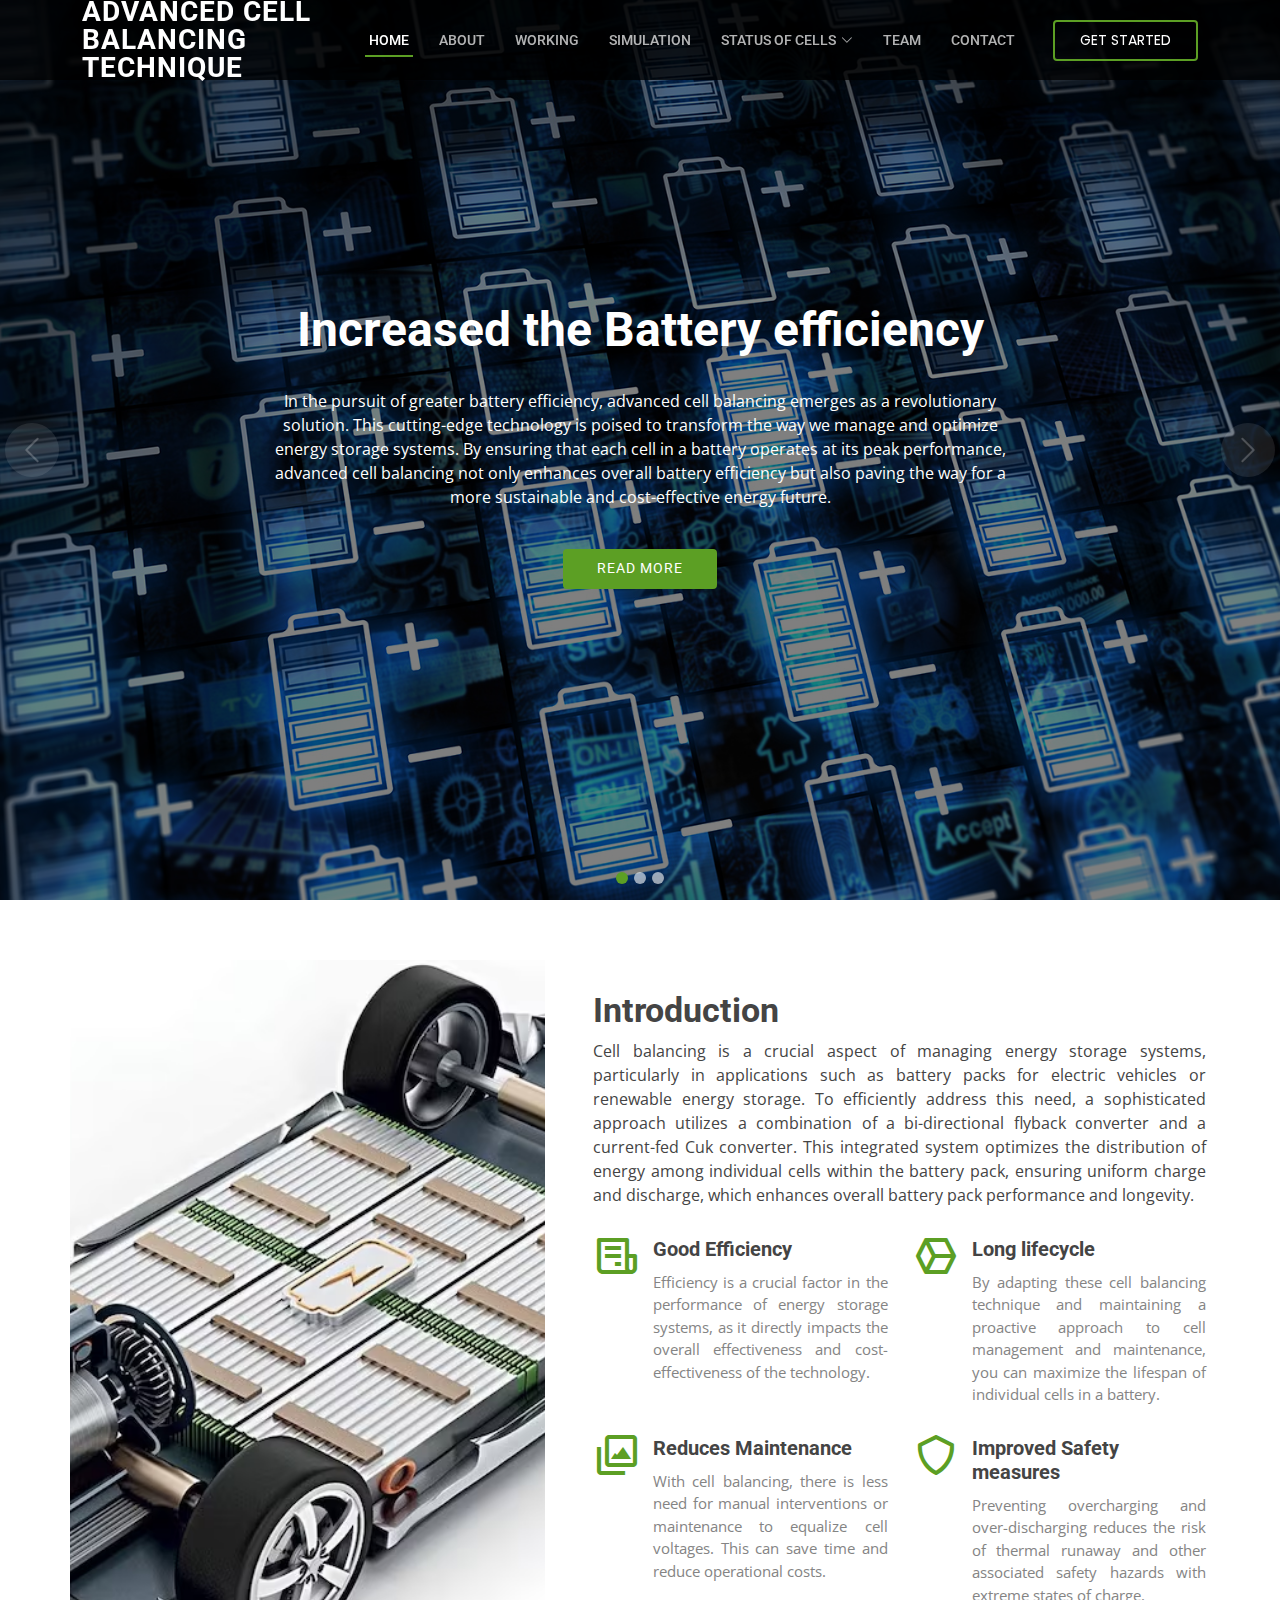
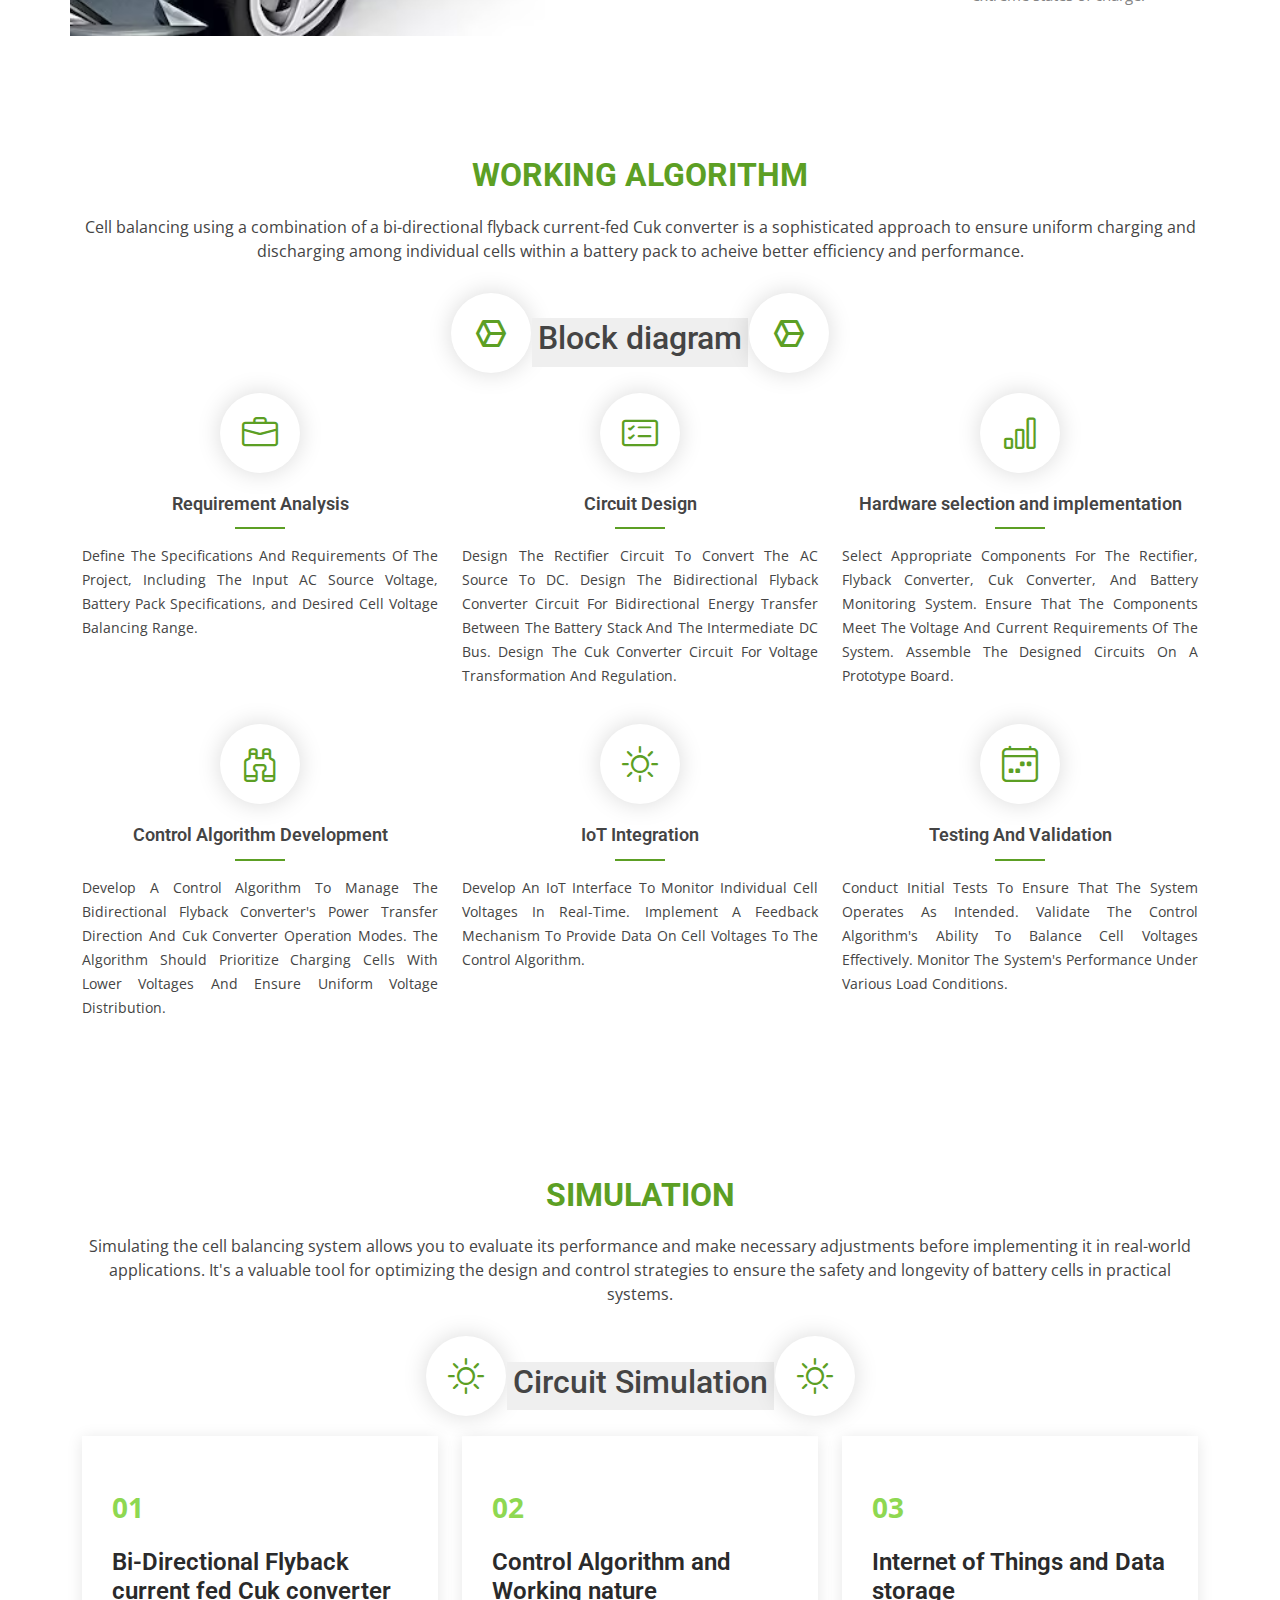
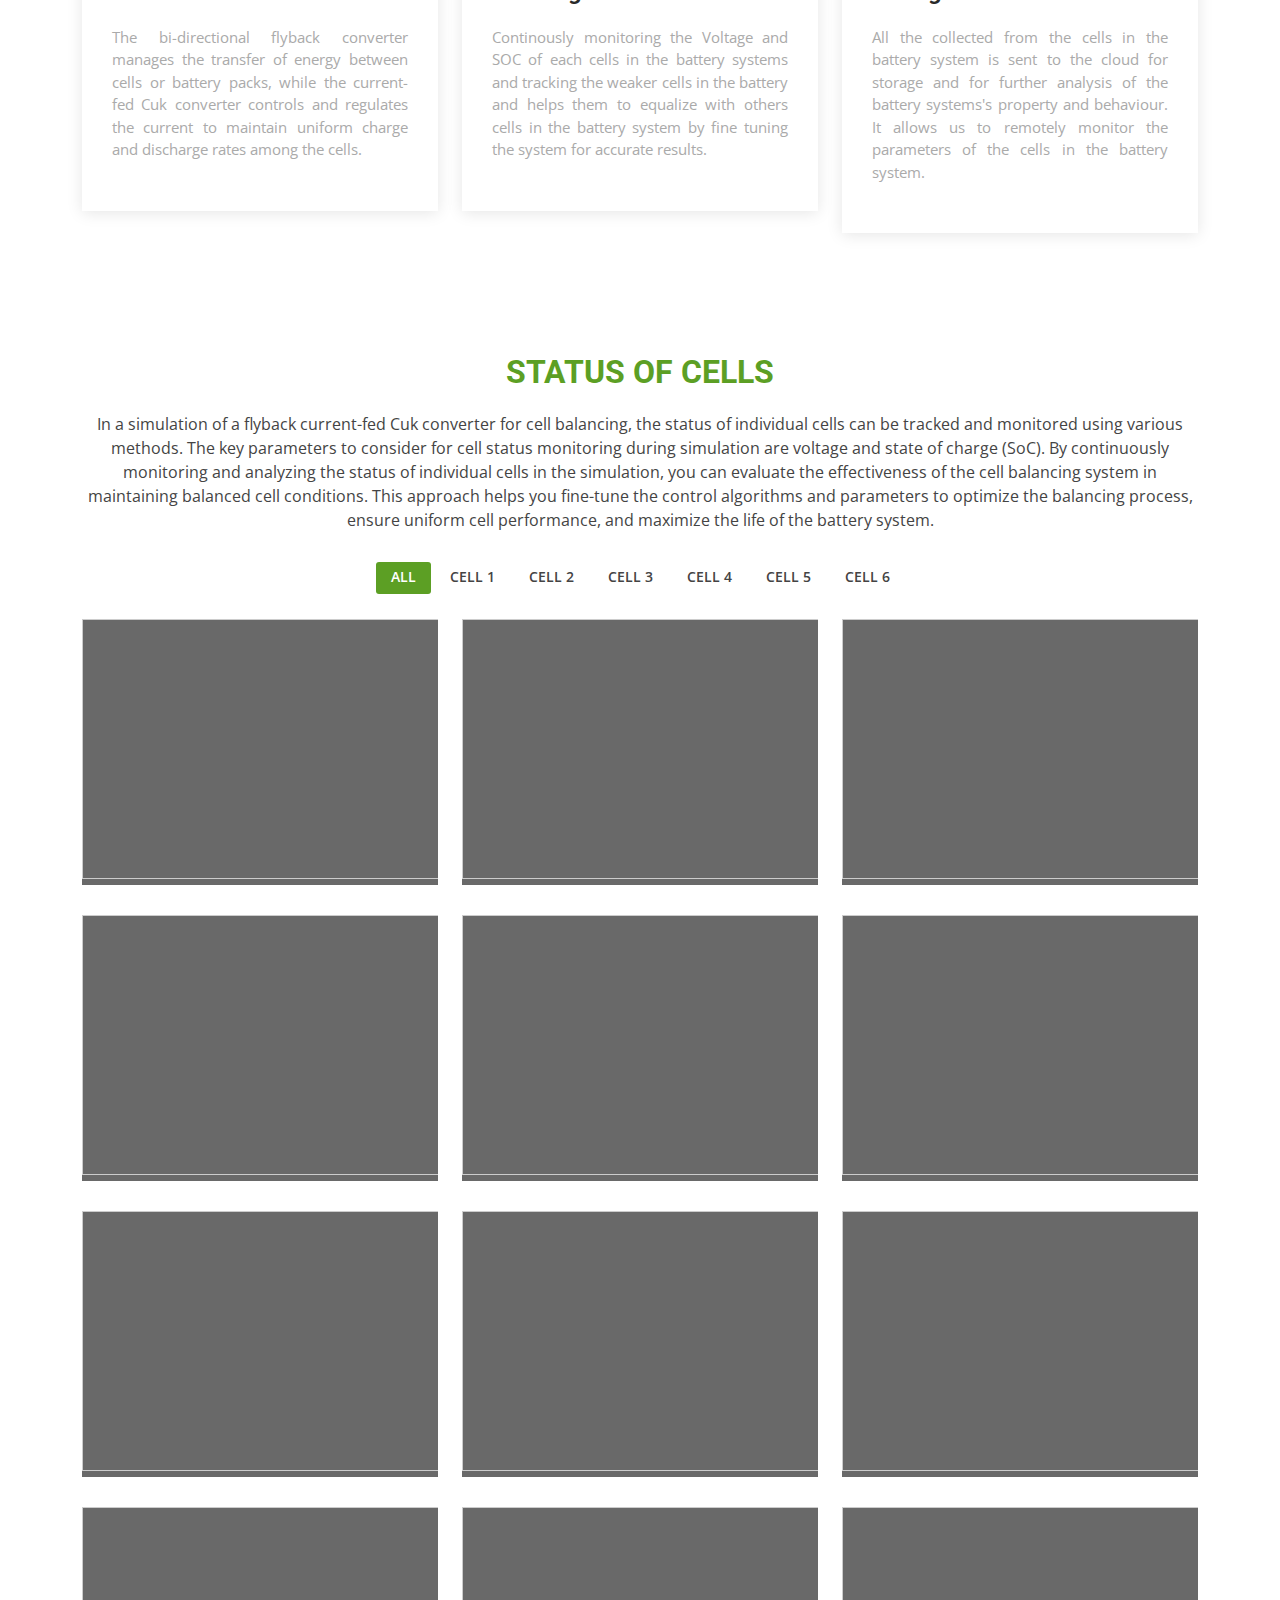
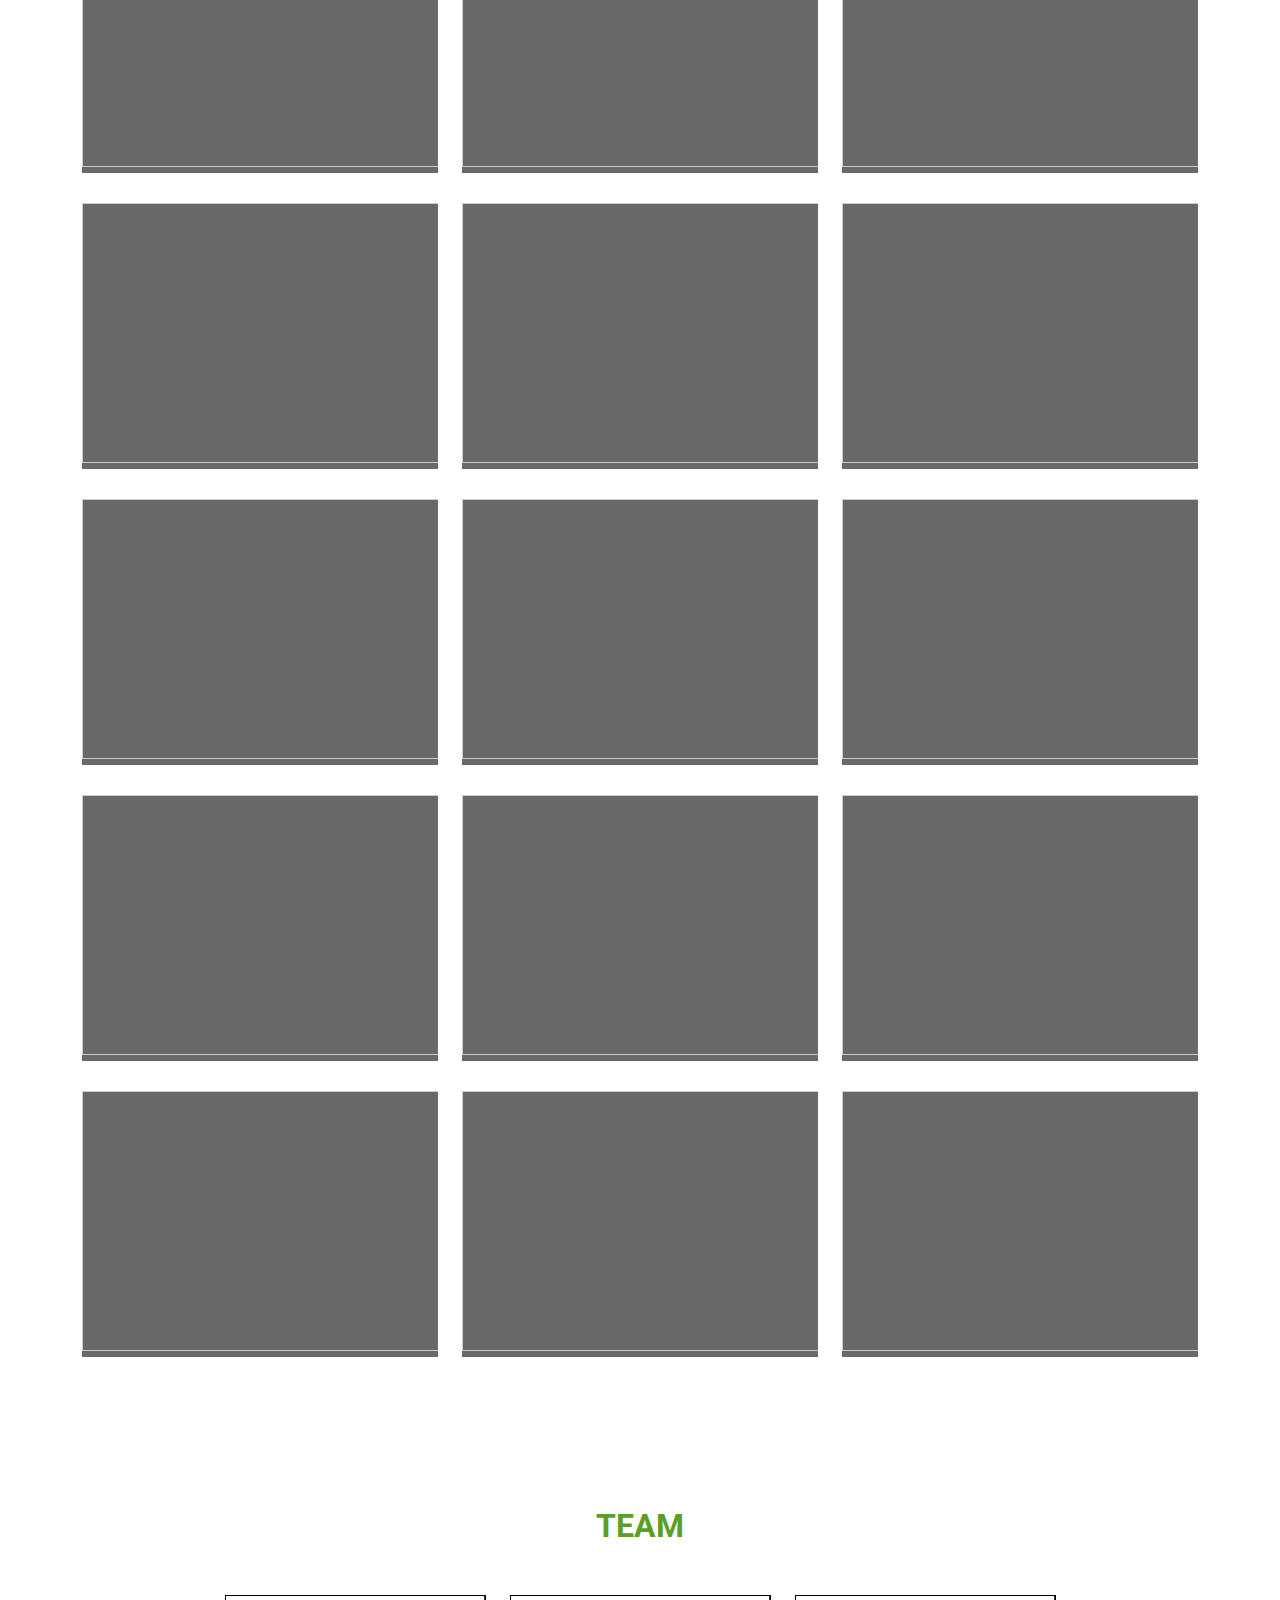
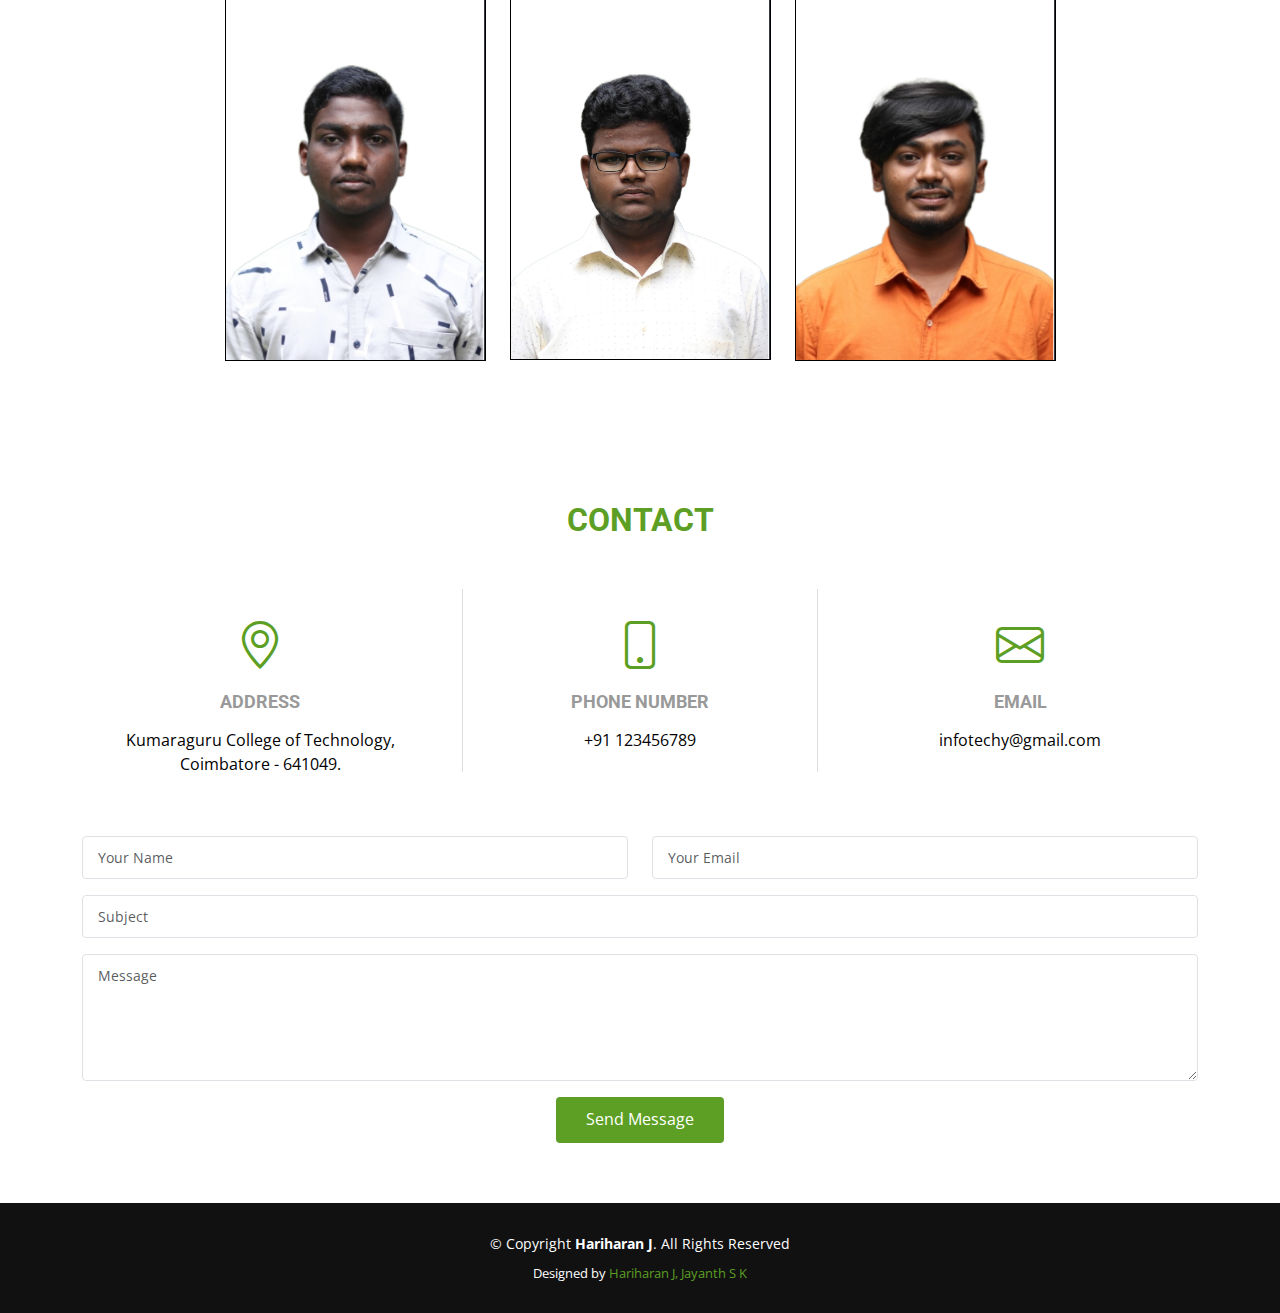
==== index.html @ 2a2c3ed4 "First commit" ====
<!DOCTYPE html>
<html lang="en">

<head>
  <meta charset="utf-8">
  <meta content="width=device-width, initial-scale=1.0" name="viewport">

  <title>Revolutionizing Cell balancing Technique for EV</title>
  <meta content="" name="description">
  <meta content="" name="keywords">

  <!-- Favicons -->
  <link href="assets/img/favicon.jpg" rel="icon">
  <link href="assets/img/favicon.jpg" rel="apple-touch-icon">

  <!-- Google Fonts -->
  <link href="https://fonts.googleapis.com/css?family=Open+Sans:300,300i,400,400i,600,600i,700,700i|Roboto:300,300i,400,400i,500,500i,600,600i,700,700i|Poppins:300,300i,400,400i,500,500i,600,600i,700,700i" rel="stylesheet">

  <!-- Vendor CSS Files -->
  <link href="assets/vendor/animate.css/animate.min.css" rel="stylesheet">
  <link href="assets/vendor/bootstrap/css/bootstrap.min.css" rel="stylesheet">
  <link href="assets/vendor/bootstrap-icons/bootstrap-icons.css" rel="stylesheet">
  <link href="assets/vendor/boxicons/css/boxicons.min.css" rel="stylesheet">
  <link href="assets/vendor/glightbox/css/glightbox.min.css" rel="stylesheet">
  <link href="assets/vendor/swiper/swiper-bundle.min.css" rel="stylesheet">

  <!-- Template Main CSS File -->
  <link href="assets/css/style.css" rel="stylesheet">
</head>

<body>

  <!-- ======= Header ======= -->
  <header id="header" class="fixed-top d-flex align-items-center">
    <div class="container d-flex align-items-center justify-content-between">

      <h1 class="logo"><a href="index.html">Advanced Cell Balancing Technique</a></h1>
      <!-- Uncomment below if you prefer to use an image logo -->
      <!-- <a href="index.html" class="logo"><img src="assets/img/logo.png" alt="" class="img-fluid"></a>-->

      <nav id="navbar" class="navbar">
        <ul>
          <li><a class="nav-link scrollto active" href="#hero">Home</a></li>
          <li><a class="nav-link scrollto" href="#about">About</a></li>
          <li><a class="nav-link scrollto" href="#services">Working</a></li>
          <li><a class="nav-link scrollto " href="#why-us">Simulation</a></li>
          <li class="dropdown"><a href="#portfolio"><span>Status of Cells</span> <i class="bi bi-chevron-down"></i></a>
            <ul>
              <li class="dropdown"><a href="#portfolio"><span>Status of each Cells</span></a>
              </li>
              <li class="dropdown"><a href="#portfolio"><span>Status of Cells</span> <i class="bi bi-chevron-down"></i></a>
                <ul>
              <li><a href="voltage-of-all-cells.html" target="_blank">voltage status of all cells</a></li>
              <li><a href="SOC-of-all-cells.html" target="_blank">SOC status of all cells</a></li>
              <li><a href="Temperature-of-all-cells.html" target="_blank">Temp status of all cells</a></li>
              <li><a href="SOH-of-all-cells.html" target="_blank">SOH status of all cells</a></li>
              </ul>  
            </li>  
            </ul>
            <li><a class="nav-link scrollto" href="#team">Team</a></li>
            <!--<li><a href="blog.html">Uses</a></li>  -->
          </li>
          <li><a class="nav-link scrollto" href="#contact">Contact</a></li>
          <li><a class="getstarted scrollto" href="#about">Get Started</a></li>
        </ul>
        <i class="bi bi-list mobile-nav-toggle"></i>
      </nav><!-- .navbar -->

    </div>
  </header><!-- End Header -->

  <!-- ======= Hero Section ======= -->
  <section id="hero">
    <div class="hero-container">
      <div id="heroCarousel" data-bs-interval="5000" class="carousel slide carousel-fade" data-bs-ride="carousel">

        <ol class="carousel-indicators" id="hero-carousel-indicators"></ol>

        <div class="carousel-inner" role="listbox">

          <!-- Slide 1 -->
          <div class="carousel-item active" style="background-image: url(assets/img/slide/slide-1.jpg);">
            <div class="carousel-container">
              <div class="carousel-content">
                <h2 class="animate__animated animate__fadeInDown">Increased the Battery efficiency</h2>
                <p class="animate__animated animate__fadeInUp">In the pursuit of greater battery efficiency, advanced cell balancing emerges as a revolutionary solution. This cutting-edge technology is poised to transform the way we manage and optimize energy storage systems. By ensuring that each cell in a battery operates at its peak performance, advanced cell balancing not only enhances overall battery efficiency but also paving the way for a more sustainable and cost-effective energy future.</p>
                <div>
                  <a href="https://www.silicon-mobility.com/increasing-the-range-of-ev-with-the-same-battery-part-i-the-efficiency/" target="_blank" class="btn-get-started animate__animated animate__fadeInUp scrollto">Read More</a>
                </div>
              </div>
            </div>
          </div>

          <!-- Slide 2 -->
          <div class="carousel-item" style="background-image: url(assets/img/slide/slide-2.jpg);">
            <div class="carousel-container">
              <div class="carousel-content">
                <h2 class="animate__animated animate__fadeInDown">Long life cycle of Cells</h2>
                <p class="animate__animated animate__fadeInUp">Prolonging the life of batteries and energy storage systems is a critical endeavor, and advanced cell balancing plays a pivotal role in achieving this goal. By meticulously managing and equalizing the charge and discharge processes of individual cells within a battery pack, advanced cell balancing ensures that each cell operates within its optimal range. This not only prevents overcharging and undercharging, which can lead to degradation and reduced lifespan, but also mitigates issues like thermal runaway and voltage imbalance.</p>
                <div>
                  <a href="https://dragonflyenergy.com/battery-life-cycle/" target="_blank" class="btn-get-started animate__animated animate__fadeInUp scrollto">Read More</a>
                </div>
              </div>
            </div>
          </div>

          <!-- Slide 3 -->
          <div class="carousel-item" style="background-image: url(assets/img/slide/slide-3.jpg);">
            <div class="carousel-container">
              <div class="carousel-content">
                <h2 class="animate__animated animate__fadeInDown">Improved Safety Measures</h2>
                <p class="animate__animated animate__fadeInUp">Implementing enhanced safety measures for cells in battery systems is paramount, particularly in applications where the risk of thermal runaway, fires, or other safety hazards is a concern. These measures not only protect users and property but also safeguard the integrity of the battery itself. To achieve greater safety, it's crucial to incorporate features such as advanced thermal management systems that monitor and control temperature, robust overcurrent and overvoltage protection, and state-of-the-art battery management systems.</p>
                <div>
                  <a href="https://medium.com/batterybits/electric-vehicles-the-perilous-state-of-battery-safety-4efa85bc6b4" target="_blank" class="btn-get-started animate__animated animate__fadeInUp scrollto">Read More</a>
                </div>
              </div>
            </div>
          </div>

        </div>

        <a class="carousel-control-prev" href="#heroCarousel" role="button" data-bs-slide="prev">
          <span class="carousel-control-prev-icon bi bi-chevron-left" aria-hidden="true"></span>
        </a>

        <a class="carousel-control-next" href="#heroCarousel" role="button" data-bs-slide="next">
          <span class="carousel-control-next-icon bi bi-chevron-right" aria-hidden="true"></span>
        </a>

      </div>
    </div>
  </section><!-- End Hero -->

  <main id="main">

    <!-- ======= About Section ======= -->
    <section id="about" class="about">
      <div class="container">

        <div class="row no-gutters">
          <div class="image col-xl-5 d-flex align-items-stretch justify-content-center justify-content-lg-start"></div>
          <div class="col-xl-7 ps-0 ps-lg-5 pe-lg-1 d-flex align-items-stretch">
            <div class="content d-flex flex-column justify-content-center">
              <h3>Introduction</h3>
              <p id="intro">
                Cell balancing is a crucial aspect of managing energy storage systems, particularly in applications such as battery packs for electric vehicles or renewable energy storage. To efficiently address this need, a sophisticated approach utilizes a combination of a bi-directional flyback converter and a current-fed Cuk converter. This integrated system optimizes the distribution of energy among individual cells within the battery pack, ensuring uniform charge and discharge, which enhances overall battery pack performance and longevity.
              </p>
              <div class="row">
                <div class="col-md-6 icon-box">
                  <i class="bx bx-receipt"></i>
                  <h4>Good Efficiency</h4>
                  <p id="intro">Efficiency is a crucial factor in the performance of energy storage systems, as it directly impacts the overall effectiveness and cost-effectiveness of the technology.</p>
                </div>
                <div class="col-md-6 icon-box">
                  <i class="bx bx-cube-alt"></i>
                  <h4>Long lifecycle</h4>
                  <p id="intro">By adapting these cell balancing technique and maintaining a proactive approach to cell management and maintenance, you can maximize the lifespan of individual cells in a battery.</p>
                </div>
                <div class="col-md-6 icon-box">
                  <i class="bx bx-images"></i>
                  <h4>Reduces Maintenance</h4>
                  <p id="intro">With cell balancing, there is less need for manual interventions or maintenance to equalize cell voltages. This can save time and reduce operational costs.</p>
                </div>
                <div class="col-md-6 icon-box">
                  <i class="bx bx-shield"></i>
                  <h4>Improved Safety measures</h4>
                  <p id="intro">Preventing overcharging and over-discharging reduces the risk of thermal runaway and other associated safety hazards with extreme states of charge.</p>
                </div>
              </div>
            </div><!-- End .content-->
          </div>
        </div>

      </div>
    </section><!-- End About Section -->

    <!-- ======= Services Section ======= -->
    <section id="services" class="services">
      <div class="container">

        <div class="section-title">
          <h2>Working Algorithm</h2>
          <p>Cell balancing using a combination of a bi-directional flyback current-fed Cuk converter is a sophisticated approach to ensure uniform charging and discharging among individual cells within a battery pack to acheive better efficiency and performance.</p>
        </div>
        <div id="block">
          <table>
            <th class="icon"><i class="bx bx-cube-alt"></i></th>
            <th><button id="block_text" class="bl-button" data-toggle="modal" data-target="#exampleModal"><h2>Block diagram</h2></button></th>
            <th class="icon"><i class="bx bx-cube-alt"></i></th>  
        </table>
        </div>

        <div class="modal fade"
         id="exampleModal"
         tabindex="-1"
         role="dialog"
         aria-labelledby="exampleModalLabel"
         aria-hidden="true">
        <div class="modal-dialog" role="document">
            <div class="modal-content">
 
                <!-- Add image inside the body of modal -->
                <div class="modal-body">
                  <h2 class="blo">Block Diagram</h2>
                    <img id="imag"
                         src=
                         "assets\img\block diagram\block diagram.png"
                         alt="Click on button" />
                </div>
                <div class="modal-footer">
                    <button type="button"
                            class="btn btn-secondary"
                            data-dismiss="modal">
                        Close
                    </button>
                </div>
            </div>
        </div>
    </div>

    <script src="https://code.jquery.com/jquery-3.2.1.slim.min.js"
            integrity=
"sha384-KJ3o2DKtIkvYIK3UENzmM7KCkRr/rE9/Qpg6aAZGJwFDMVNA/GpGFF93hXpG5KkN"
            crossorigin="anonymous">
     </script>
    <script src=
"https://cdnjs.cloudflare.com/ajax/libs/popper.js/1.12.9/umd/popper.min.js"
            integrity=
"sha384-ApNbgh9B+Y1QKtv3Rn7W3mgPxhU9K/ScQsAP7hUibX39j7fakFPskvXusvfa0b4Q"
            crossorigin="anonymous">
     </script>
    <script src=
"https://maxcdn.bootstrapcdn.com/bootstrap/4.0.0/js/bootstrap.min.js"
            integrity=
"sha384-JZR6Spejh4U02d8jOt6vLEHfe/JQGiRRSQQxSfFWpi1MquVdAyjUar5+76PVCmYl"
            crossorigin="anonymous">
     </script>

       
        <div class="row">
          <div class="col-lg-4 col-md-6 icon-box">
            <div class="icon"><i class="bi bi-briefcase"></i></div>
            <h4 class="title"><a href="">Requirement Analysis</a></h4>
            <p class="description" id="intro">Define The Specifications And Requirements Of The Project, Including The Input AC Source Voltage, Battery Pack Specifications, and Desired Cell Voltage Balancing Range.</p>
          </div>        
          <div class="col-lg-4 col-md-6 icon-box">
            <div class="icon"><i class="bi bi-card-checklist"></i></div>
            <h4 class="title"><a href="">Circuit Design</a></h4>
            <p class="description" id="intro">Design The Rectifier Circuit To Convert The AC Source To DC. Design The Bidirectional Flyback Converter Circuit For Bidirectional Energy Transfer Between The Battery Stack And The Intermediate DC Bus. Design The Cuk Converter Circuit For Voltage Transformation And Regulation.</p>
          </div>
          <div class="col-lg-4 col-md-6 icon-box">
            <div class="icon"><i class="bi bi-bar-chart"></i></div>
            <h4 class="title"><a href="">Hardware selection and implementation</a></h4>
            <p class="description" id="intro">Select Appropriate Components For The Rectifier, Flyback Converter, Cuk Converter, And Battery Monitoring System. Ensure That The Components Meet The Voltage And Current Requirements Of The System. Assemble The Designed Circuits On A Prototype Board.</p>
          </div>
          <div class="col-lg-4 col-md-6 icon-box">
            <div class="icon"><i class="bi bi-binoculars"></i></div>
            <h4 class="title"><a href="">Control Algorithm Development</a></h4>
            <p class="description" id="intro">Develop A Control Algorithm To Manage The Bidirectional Flyback Converter's Power Transfer Direction And Cuk Converter Operation Modes. The Algorithm Should Prioritize Charging Cells With Lower Voltages And Ensure Uniform Voltage Distribution.</p>
          </div>
          <div class="col-lg-4 col-md-6 icon-box">
            <div class="icon"><i class="bi bi-brightness-high"></i></div>
            <h4 class="title"><a href="">IoT Integration</a></h4>
            <p class="description" id="intro">Develop An IoT Interface To Monitor Individual Cell Voltages In Real-Time. Implement A Feedback Mechanism To Provide Data On Cell Voltages To The Control Algorithm.</p>
          </div>
          <div class="col-lg-4 col-md-6 icon-box">
            <div class="icon"><i class="bi bi-calendar4-week"></i></div>
            <h4 class="title"><a href="">Testing And Validation</a></h4>
            <p class="description" id="intro">Conduct Initial Tests To Ensure That The System Operates As Intended. Validate The Control Algorithm's Ability To Balance Cell Voltages Effectively. Monitor The System's Performance Under Various Load Conditions.</p>
          </div>
        </div>

      </div>
    </section><!-- End Services Section -->

    <!-- ======= Why Us Section ======= -->
    <section id="why-us" class="why-us">
      <div class="container">

        <div class="section-title">
          <h2>Simulation</h2>
          <p>Simulating the cell balancing system allows you to evaluate its performance and make necessary adjustments before implementing it in real-world applications. It's a valuable tool for optimizing the design and control strategies to ensure the safety and longevity of battery cells in practical systems.</p>
        </div>
        <div id="sim">
          <table>
            <th class="icon"><i class="bi bi-brightness-high"></i></th>
            <th><button id="block_text" class="bl-button" data-toggle="modal" data-target="#exampleModal1"><h2>Circuit Simulation</h2></button></th>
            <th class="icon"><i class="bi bi-brightness-high"></i></th>  
        </table>
        </div>

        <div class="modal fade"
         id="exampleModal1"
         tabindex="-1"
         role="dialog"
         aria-labelledby="exampleModalLabel"
         aria-hidden="true">
        <div class="modal-dialog" role="document">
            <div class="modal-content">
 
                <!-- Add image inside the body of modal -->
                <div class="modal-body">
                  <h2 class="blo">Circuit Simulation</h2>
                    <img id="imag"
                         src=
                         "assets\img\siim\sim.png"
                         alt="Click on button" />
                </div>
                <div class="modal-footer">
                    <button type="button"
                            class="btn btn-secondary"
                            data-dismiss="modal">
                        Close
                    </button>
                </div>
            </div>
        </div>
    </div>


        <div class="row">

          <div class="col-lg-4">
            <div class="box">
              <span>01</span>
              <h4>Bi-Directional Flyback current fed Cuk converter</h4>
              <p id="simu">The bi-directional flyback converter manages the transfer of energy between cells or battery packs, while the current-fed Cuk converter controls and regulates the current to maintain uniform charge and discharge rates among the cells.</p>
            </div>
          </div>

          <div class="col-lg-4 mt-4 mt-lg-0">
            <div class="box">
              <span>02</span>
              <h4>Control Algorithm and Working nature</h4>
              <p id="simu">Continously monitoring the Voltage and SOC of each cells in the battery systems and tracking the weaker cells in the battery and helps them to equalize with others cells in the battery system by fine tuning the system for accurate results.</p>
            </div>
          </div>

          <div class="col-lg-4 mt-4 mt-lg-0">
            <div class="box">
              <span>03</span>
              <h4>Internet of Things and Data storage</h4>
              <p id="simu">All the collected from the cells in the battery system is sent to the cloud for storage and for further analysis of the battery systems's property and behaviour. It allows us to remotely monitor the parameters of the cells in the battery system.</p>
            </div>
          </div>

        </div>

      </div>
    </section><!-- End Why Us Section -->

    <!-- ======= Portfolio Section ======= -->
    <section id="portfolio" class="portfolio">
      <div class="container">

        <div class="section-title">
          <h2>Status of Cells</h2>
          <p id="sim_para">In a simulation of a flyback current-fed Cuk converter for cell balancing, the status of individual cells can be tracked and monitored using various methods. The key parameters to consider for cell status monitoring during simulation are voltage and state of charge (SoC). By continuously monitoring and analyzing the status of individual cells in the simulation, you can evaluate the effectiveness of the cell balancing system in maintaining balanced cell conditions. This approach helps you fine-tune the control algorithms and parameters to optimize the balancing process, ensure uniform cell performance, and maximize the life of the battery system.</p>
        </div>

        <div class="row">
          <div class="col-lg-12 d-flex justify-content-center">
            <ul id="portfolio-flters">
              <li data-filter="*" class="filter-active">All</li>
              <li data-filter=".cell-1">Cell 1</li>
              <li data-filter=".cell-2">Cell 2</li>
              <li data-filter=".cell-3">Cell 3</li>
              <li data-filter=".cell-4">Cell 4</li>
              <li data-filter=".cell-5">Cell 5</li>
              <li data-filter=".cell-6">Cell 6</li>
            </ul>
          </div>
        </div>

        <div class="row portfolio-container">

          <div class="col-lg-4 col-md-6 portfolio-item cell-1">
            <div class="portfolio-wrap">
              <iframe width="450" height="260" style="border: 1px solid #cccccc;" src="https://thingspeak.com/channels/2295970/charts/1?bgcolor=%23ffffff&color=%23d62020&dynamic=true&results=60&title=Cell+1+Voltage&type=line&xaxis=Time"></iframe>
              <div class="portfolio-info">
                <h4>Cell 1</h4>
                <p>Voltage</p>
              </div>
            </div>
          </div>

          <div class="col-lg-4 col-md-6 portfolio-item cell-1">
            <div class="portfolio-wrap">
              <iframe width="450" height="260" style="border: 1px solid #cccccc;" src="https://thingspeak.com/channels/2295973/charts/1?bgcolor=%23ffffff&color=%23d62020&dynamic=true&results=60&title=Cell+1+SOC&type=line&xaxis=Time"></iframe>
              <div class="portfolio-info">
                <h4>Cell 1</h4>
                <p>State of Charge</p>
              </div>
            </div>
          </div>

          <div class="col-lg-4 col-md-6 portfolio-item cell-1">
            <div class="portfolio-wrap">
              <iframe width="450" height="260" style="border: 1px solid #cccccc;" src="https://thingspeak.com/channels/2310566/charts/1?bgcolor=%23ffffff&color=%23d62020&dynamic=true&results=60&title=Cell+1+Tempature&type=line&xaxis=Time"></iframe>
              <div class="portfolio-info">
                <h4>Cell 1</h4>
                <p>Temperature</p>
              </div>
            </div>
          </div>

          <div class="col-lg-4 col-md-6 portfolio-item cell-1">
            <div class="portfolio-wrap">
              <iframe width="450" height="260" style="border: 1px solid #cccccc;" src="https://thingspeak.com/channels/2310585/charts/1?bgcolor=%23ffffff&color=%23d62020&dynamic=true&results=60&title=Cell+1+SOH&type=line&xaxis=Time&yaxis=State+of+Health"></iframe>
              <div class="portfolio-info">
                <h4>Cell 1</h4>
                <p>State of Health</p>
              </div>
            </div>
          </div>

          <div class="col-lg-4 col-md-6 portfolio-item cell-2">
            <div class="portfolio-wrap">
              <iframe width="450" height="260" style="border: 1px solid #cccccc;" src="https://thingspeak.com/channels/2295970/charts/2?bgcolor=%23ffffff&color=%23d62020&dynamic=true&results=60&title=Cell+2+Voltage&type=line&xaxis=Time"></iframe>
              <div class="portfolio-info">
                <h4>Cell 2</h4>
                <p>Voltage</p>
              </div>
            </div>
          </div>

          <div class="col-lg-4 col-md-6 portfolio-item cell-2">
            <div class="portfolio-wrap">
              <iframe width="450" height="260" style="border: 1px solid #cccccc;" src="https://thingspeak.com/channels/2295973/charts/2?bgcolor=%23ffffff&color=%23d62020&dynamic=true&results=60&title=Cell+2+SOC&type=line&xaxis=Time"></iframe>
              <div class="portfolio-info">
                <h4>Cell 2</h4>
                <p>State of Charge</p>
              </div>
            </div>
          </div>

          <div class="col-lg-4 col-md-6 portfolio-item cell-2">
            <div class="portfolio-wrap">
              <iframe width="450" height="260" style="border: 1px solid #cccccc;" src="https://thingspeak.com/channels/2310566/charts/2?bgcolor=%23ffffff&color=%23d62020&dynamic=true&results=60&title=Cell+2+Tempature&type=line&xaxis=Time"></iframe>
              <div class="portfolio-info">
                <h4>Cell 2</h4>
                <p>Temperature</p>
              </div>
            </div>
          </div>

          <div class="col-lg-4 col-md-6 portfolio-item cell-2">
            <div class="portfolio-wrap">
              <iframe width="450" height="260" style="border: 1px solid #cccccc;" src="https://thingspeak.com/channels/2310585/charts/2?bgcolor=%23ffffff&color=%23d62020&dynamic=true&results=60&title=Cell+2+SOH&type=line&xaxis=Time&yaxis=State+of+Health"></iframe>
              <div class="portfolio-info">
                <h4>Cell 2</h4>
                <p>State of Health</p>
              </div>
            </div>
          </div>

          <div class="col-lg-4 col-md-6 portfolio-item cell-3">
            <div class="portfolio-wrap">
              <iframe width="450" height="260" style="border: 1px solid #cccccc;" src="https://thingspeak.com/channels/2295970/charts/3?bgcolor=%23ffffff&color=%23d62020&dynamic=true&results=60&title=Cell+3+Voltage&type=line&xaxis=Time"></iframe>
              <div class="portfolio-info">
                <h4>Cell 3</h4>
                <p>Voltage</p>
              </div>
            </div>
          </div>

          <div class="col-lg-4 col-md-6 portfolio-item cell-3">
            <div class="portfolio-wrap">
              <iframe width="450" height="260" style="border: 1px solid #cccccc;" src="https://thingspeak.com/channels/2295973/charts/3?bgcolor=%23ffffff&color=%23d62020&dynamic=true&results=60&title=Cell+3+SOC&type=line&xaxis=Time"></iframe>
              <div class="portfolio-info">
                <h4>Cell 3</h4>
                <p>State of Charge</p>
              </div>
            </div>
          </div>

          <div class="col-lg-4 col-md-6 portfolio-item cell-3">
            <div class="portfolio-wrap">
              <iframe width="450" height="260" style="border: 1px solid #cccccc;" src="https://thingspeak.com/channels/2310566/charts/3?bgcolor=%23ffffff&color=%23d62020&dynamic=true&results=60&title=Cell+3+Tempature&type=line&xaxis=Time"></iframe>
              <div class="portfolio-info">
                <h4>Cell 3</h4>
                <p>Temperature</p>
              </div>
            </div>
          </div>

          <div class="col-lg-4 col-md-6 portfolio-item cell-3">
            <div class="portfolio-wrap">
              <iframe width="450" height="260" style="border: 1px solid #cccccc;" src="https://thingspeak.com/channels/2310585/charts/3?bgcolor=%23ffffff&color=%23d62020&dynamic=true&results=60&title=Cell+3+SOH&type=line&xaxis=Time&yaxis=State+of+Health"></iframe>
              <div class="portfolio-info">
                <h4>Cell 3</h4>
                <p>State of Health</p>
              </div>
            </div>
          </div>

          <div class="col-lg-4 col-md-6 portfolio-item cell-4">
            <div class="portfolio-wrap">
              <iframe width="450" height="260" style="border: 1px solid #cccccc;" src="https://thingspeak.com/channels/2295970/charts/4?bgcolor=%23ffffff&color=%23d62020&dynamic=true&results=60&title=Cell+4+Voltage&type=line&xaxis=Time"></iframe>
              <div class="portfolio-info">
                <h4>Cell 4</h4>
                <p>Voltage</p>
              </div>
            </div>
          </div>

          <div class="col-lg-4 col-md-6 portfolio-item cell-4">
            <div class="portfolio-wrap">
              <iframe width="450" height="260" style="border: 1px solid #cccccc;" src="https://thingspeak.com/channels/2295973/charts/4?bgcolor=%23ffffff&color=%23d62020&dynamic=true&results=60&title=Cell+4+SOC&type=line&xaxis=Time"></iframe>
              <div class="portfolio-info">
                <h4>Cell 4</h4>
                <p>State of Charge</p>
              </div>
            </div>
          </div>

          <div class="col-lg-4 col-md-6 portfolio-item cell-4">
            <div class="portfolio-wrap">
              <iframe width="450" height="260" style="border: 1px solid #cccccc;" src="https://thingspeak.com/channels/2310566/charts/4?bgcolor=%23ffffff&color=%23d62020&dynamic=true&results=60&title=Cell+4+Tempature&type=line&xaxis=Time"></iframe>
              <div class="portfolio-info">
                <h4>Cell 4</h4>
                <p>Tempature</p>
              </div>
            </div>
          </div>

          <div class="col-lg-4 col-md-6 portfolio-item cell-4">
            <div class="portfolio-wrap">
              <iframe width="450" height="260" style="border: 1px solid #cccccc;" src="https://thingspeak.com/channels/2310585/charts/4?bgcolor=%23ffffff&color=%23d62020&dynamic=true&results=60&title=Cell+4+SOH&type=line&xaxis=Time&yaxis=State+of+Health"></iframe>
              <div class="portfolio-info">
                <h4>Cell 4</h4>
                <p>State of Health</p>
              </div>
            </div>
          </div>

          <div class="col-lg-4 col-md-6 portfolio-item cell-5">
            <div class="portfolio-wrap">
              <iframe width="450" height="260" style="border: 1px solid #cccccc;" src="https://thingspeak.com/channels/2295970/charts/5?bgcolor=%23ffffff&color=%23d62020&dynamic=true&results=60&title=Cell+5+Voltage&type=line&xaxis=Time"></iframe>
              <div class="portfolio-info">
                <h4>Cell 5</h4>
                <p>Voltage</p>
              </div>
            </div>
          </div>

          <div class="col-lg-4 col-md-6 portfolio-item cell-5">
            <div class="portfolio-wrap">
              <iframe width="450" height="260" style="border: 1px solid #cccccc;" src="https://thingspeak.com/channels/2295973/charts/5?bgcolor=%23ffffff&color=%23d62020&dynamic=true&results=60&title=Cell+5+SOC&type=line&xaxis=Time"></iframe>
              <div class="portfolio-info">
                <h4>Cell 5</h4>
                <p>State of Charge</p>
              </div>
            </div>
          </div>

          <div class="col-lg-4 col-md-6 portfolio-item cell-5">
            <div class="portfolio-wrap">
              <iframe width="450" height="260" style="border: 1px solid #cccccc;" src="https://thingspeak.com/channels/2310566/charts/5?bgcolor=%23ffffff&color=%23d62020&dynamic=true&results=60&title=Cell+5+Tempature&type=line&xaxis=Time"></iframe>
              <div class="portfolio-info">
                <h4>Cell 5</h4>
                <p>Tempature</p>
              </div>
            </div>
          </div>

          <div class="col-lg-4 col-md-6 portfolio-item cell-5">
            <div class="portfolio-wrap">
              <iframe width="450" height="260" style="border: 1px solid #cccccc;" src="https://thingspeak.com/channels/2310585/charts/5?bgcolor=%23ffffff&color=%23d62020&dynamic=true&results=60&title=Cell+5+SOH&type=line&xaxis=Time&yaxis=State+of+Health"></iframe>
              <div class="portfolio-info">
                <h4>Cell 5</h4>
                <p>State of Health</p>
              </div>
            </div>
          </div>

          <div class="col-lg-4 col-md-6 portfolio-item cell-6">
            <div class="portfolio-wrap">
              <iframe width="450" height="260" style="border: 1px solid #cccccc;" src="https://thingspeak.com/channels/2295970/charts/6?bgcolor=%23ffffff&color=%23d62020&dynamic=true&results=60&title=Cell+6+Voltage&type=line&xaxis=Time"></iframe>
              <div class="portfolio-info">
                <h4>Cell 6</h4>
                <p>Voltage</p>
              </div>
            </div>
          </div>

          <div class="col-lg-4 col-md-6 portfolio-item cell-6">
            <div class="portfolio-wrap">
              <iframe width="450" height="260" style="border: 1px solid #cccccc;" src="https://thingspeak.com/channels/2295973/charts/6?bgcolor=%23ffffff&color=%23d62020&dynamic=true&results=60&title=Cell+6+SOC&type=line&xaxis=Time"></iframe>
              <div class="portfolio-info">
                <h4>Cell 6</h4>
                <p>State of Charge</p>
              </div>
            </div>
          </div>

          <div class="col-lg-4 col-md-6 portfolio-item cell-6">
            <div class="portfolio-wrap">
              <iframe width="450" height="260" style="border: 1px solid #cccccc;" src="https://thingspeak.com/channels/2310566/charts/6?bgcolor=%23ffffff&color=%23d62020&dynamic=true&results=60&title=Cell+6+Tempature&type=line&xaxis=Time"></iframe>
              <div class="portfolio-info">
                <h4>Cell 6</h4>
                <p>Temperature</p>
              </div>
            </div>
          </div>

          <div class="col-lg-4 col-md-6 portfolio-item cell-6">
            <div class="portfolio-wrap">
              <iframe width="450" height="260" style="border: 1px solid #cccccc;" src="https://thingspeak.com/channels/2310585/charts/6?bgcolor=%23ffffff&color=%23d62020&dynamic=true&results=60&title=Cell+6+SOH&type=line&xaxis=Time&yaxis=State+of+Health"></iframe>
              <div class="portfolio-info">
                <h4>Cell 6</h4>
                <p>State of Health</p>
              </div>
            </div>
          </div>

          

        </div>

      </div>
    </section><!-- End Portfolio Section -->

    <!-- ======= Team Section ======= -->
    <section id="team" class="team">
      <div class="container">

        <div class="section-title">
          <h2>Team</h2>
        </div>

        <div class="row">

          <div class="col-xl-3 col-lg-4 col-md-6">
            <div class="member">
              <img src="assets/img/team/team-1.jpg" class="img-fluid" alt="">
              <div class="member-info">
                <div class="member-info-content">
                  <h4>Hariharan J</h4>
                  <span>Visionary</span>
                  <div class="social">
                    <a href="mailto:info@gmail.com"><i class="bi bi-envelope"></i></a>
                    <a href=""><i class="bi bi-instagram"></i></a>
                    <a href=""><i class="bi bi-linkedin"></i></a>
                  </div>
                </div>
              </div>
            </div>
          </div>

          <div class="col-xl-3 col-lg-4 col-md-6" data-wow-delay="0.1s">
            <div class="member">
              <img src="assets/img/team/team-2.jpg" class="img-fluid" alt="">
              <div class="member-info">
                <div class="member-info-content">
                  <h4>Jayanth S K</h4>
                  <span>Hustler</span>
                  <div class="social">
                    <a href="mailto:info@gmail.com"><i class="bi bi-envelope"></i></a>
                    <a href=""><i class="bi bi-instagram"></i></a>
                    <a href=""><i class="bi bi-linkedin"></i></a>
                  </div>
                </div>
              </div>
            </div>
          </div>

          <div class="col-xl-3 col-lg-4 col-md-6" data-wow-delay="0.2s">
            <div class="member">
              <img src="assets/img/team/team-3.jpg" class="img-fluid" alt="">
              <div class="member-info">
                <div class="member-info-content">
                  <h4>Vishnu M</h4>
                  <span>Impacter</span>
                  <div class="social">
                    <a href="mailto:info@gmail.com"><i class="bi bi-envelope"></i></a>
                    <a href=""><i class="bi bi-instagram"></i></a>
                    <a href=""><i class="bi bi-linkedin"></i></a>
                  </div>
                </div>
              </div>
            </div>
          </div>

          

        </div>

      </div>
    </section><!-- End Team Section -->

    <!-- ======= Contact Section ======= -->
    <section id="contact" class="contact">
      <div class="container">

        <div class="section-title">
          <h2>Contact</h2>
        </div>

        <div class="row contact-info">

          <div class="col-md-4">
            <div class="contact-address">
              <i class="bi bi-geo-alt"></i>
              <h3>Address</h3>
              <address>Kumaraguru College of Technology, <p>Coimbatore - 641049.</p></address>
            </div>
          </div>

          <div class="col-md-4">
            <div class="contact-phone">
              <i class="bi bi-phone"></i>
              <h3>Phone Number</h3>
              <p><a href="tel:+155895548855">+91 123456789</a></p>
            </div>
          </div>

          <div class="col-md-4">
            <div class="contact-email">
              <i class="bi bi-envelope"></i>
              <h3>Email</h3>
              <p><a href="mailto:info@gmail.com">infotechy@gmail.com</a></p>
            </div>
          </div>

        </div>

        <div class="form">
          <form action="forms/contact.php" method="post" role="form" class="php-email-form">
            <div class="row">
              <div class="col-md-6 form-group">
                <input type="text" name="name" class="form-control" id="name" placeholder="Your Name" data-rule="minlen:4" data-msg="Please enter at least 4 chars">
              </div>
              <div class="col-md-6 form-group mt-3 mt-md-0">
                <input type="email" class="form-control" name="email" id="email" placeholder="Your Email" data-rule="email" data-msg="Please enter a valid email">
              </div>
            </div>
            <div class="form-group mt-3">
              <input type="text" class="form-control" name="subject" id="subject" placeholder="Subject" required>
            </div>
            <div class="form-group mt-3">
              <textarea class="form-control" name="message" rows="5" placeholder="Message" required></textarea>
            </div>
            <div class="my-3">
              <div class="loading">Loading</div>
              <div class="error-message"></div>
              <div class="sent-message">Your message has been sent. Thank you!</div>
            </div>
            <div class="text-center"><button type="submit">Send Message</button></div>
          </form>
        </div>

      </div>
    </section><!-- End Contact Section -->

  </main><!-- End #main -->

  <!-- ======= Footer ======= -->
  <footer id="footer">
    <div class="container">
      <div class="copyright">
        &copy; Copyright <strong><span>Hariharan J</span></strong>. All Rights Reserved
      </div>
      <div class="credits">
        Designed by <a href="">Hariharan J, Jayanth S K</a>
      </div>
    </div>
  </footer><!-- End Footer -->

  <a href="#" class="back-to-top d-flex align-items-center justify-content-center"><i class="bi bi-arrow-up-short"></i></a>

  <!-- Vendor JS Files -->
  <script src="assets/vendor/purecounter/purecounter_vanilla.js"></script>
  <script src="assets/vendor/bootstrap/js/bootstrap.bundle.min.js"></script>
  <script src="assets/vendor/glightbox/js/glightbox.min.js"></script>
  <script src="assets/vendor/isotope-layout/isotope.pkgd.min.js"></script>
  <script src="assets/vendor/swiper/swiper-bundle.min.js"></script>
  <script src="assets/vendor/php-email-form/validate.js"></script>

  <!-- Template Main JS File -->
  <script src="assets/js/main.js"></script>

</body>

</html>
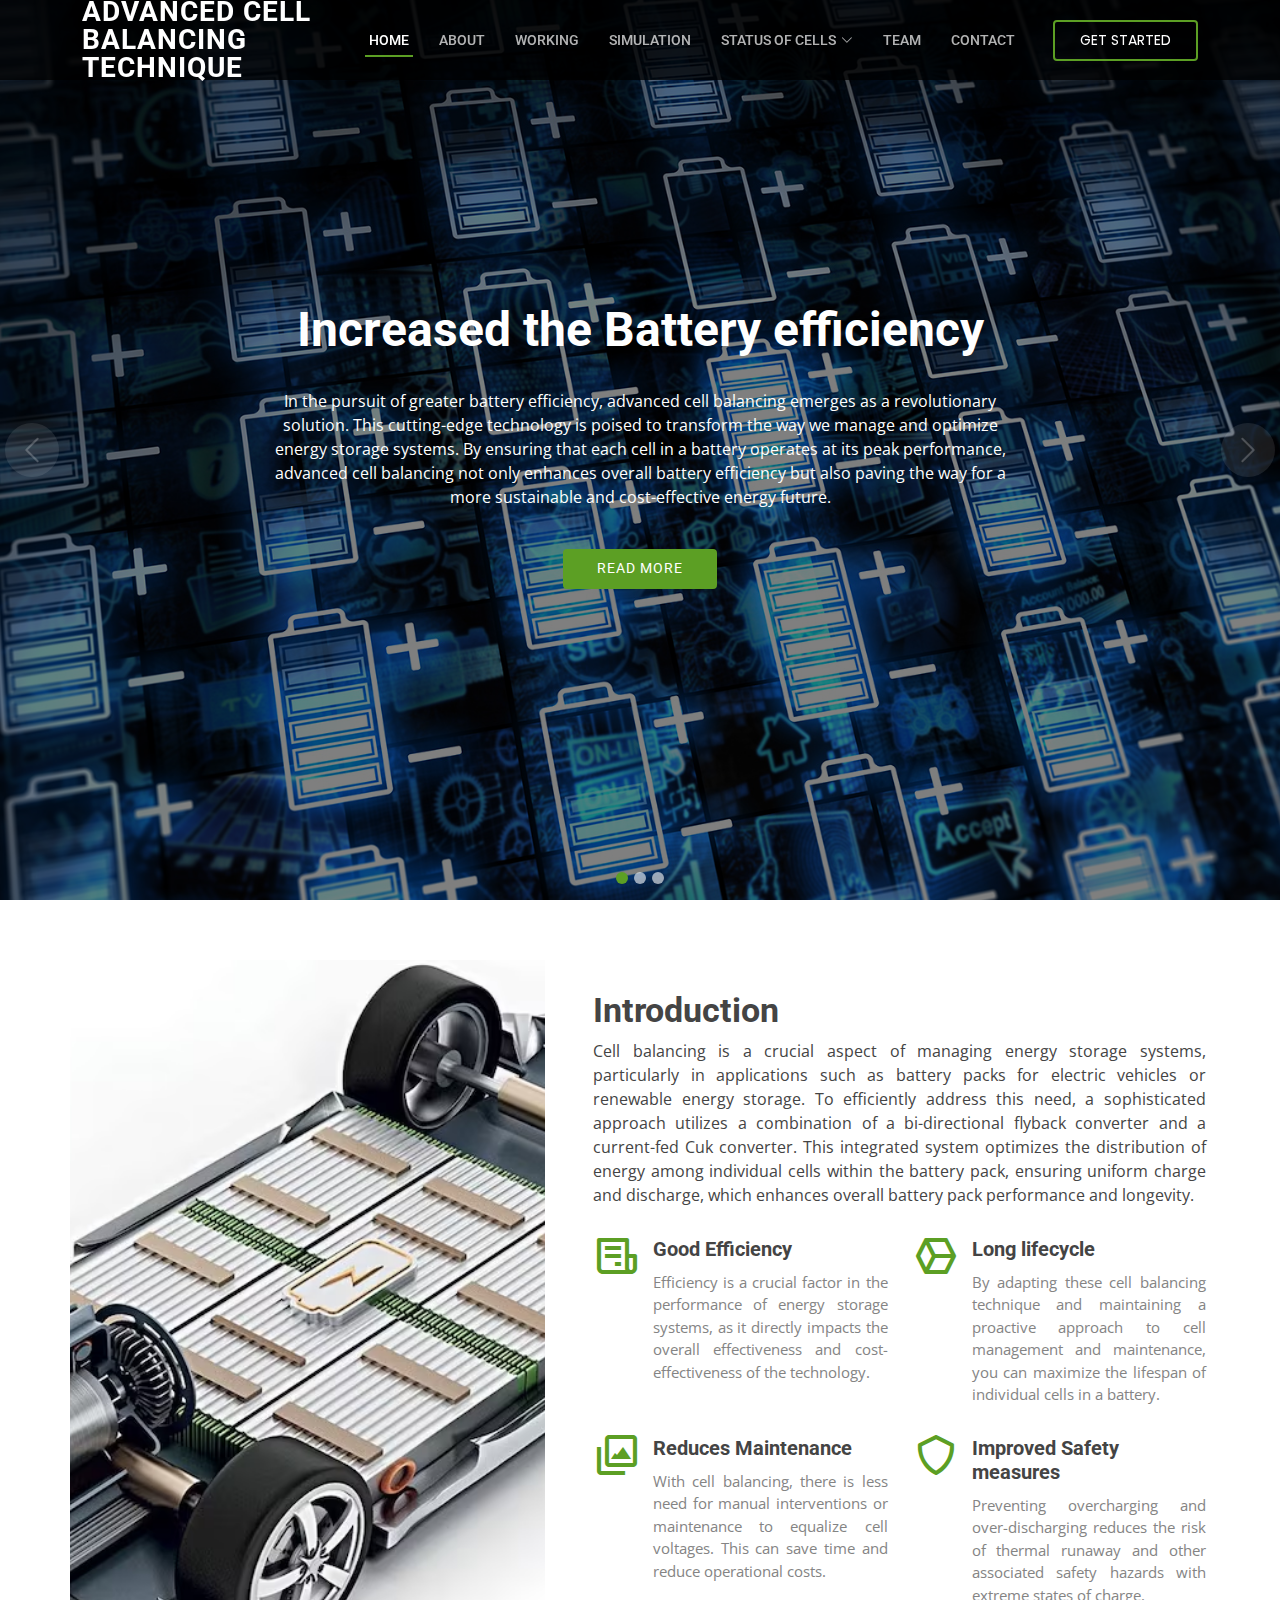
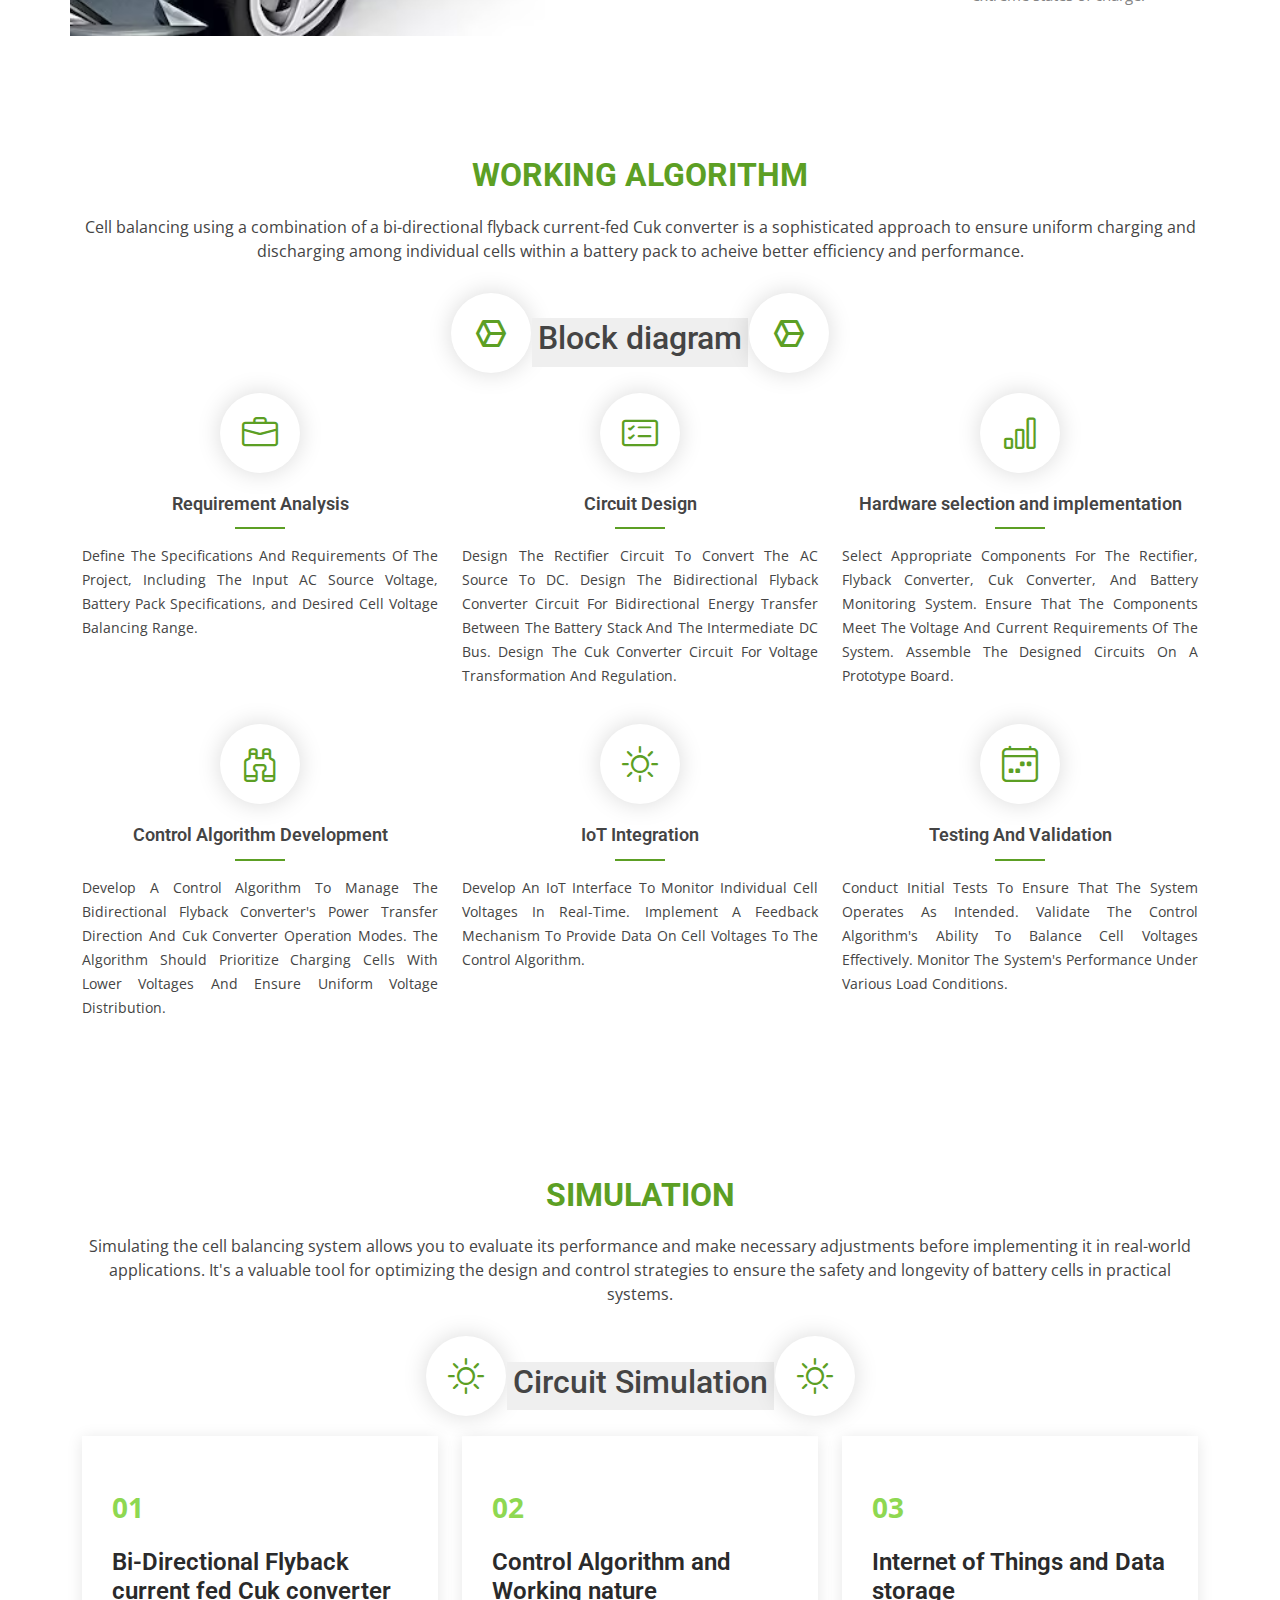
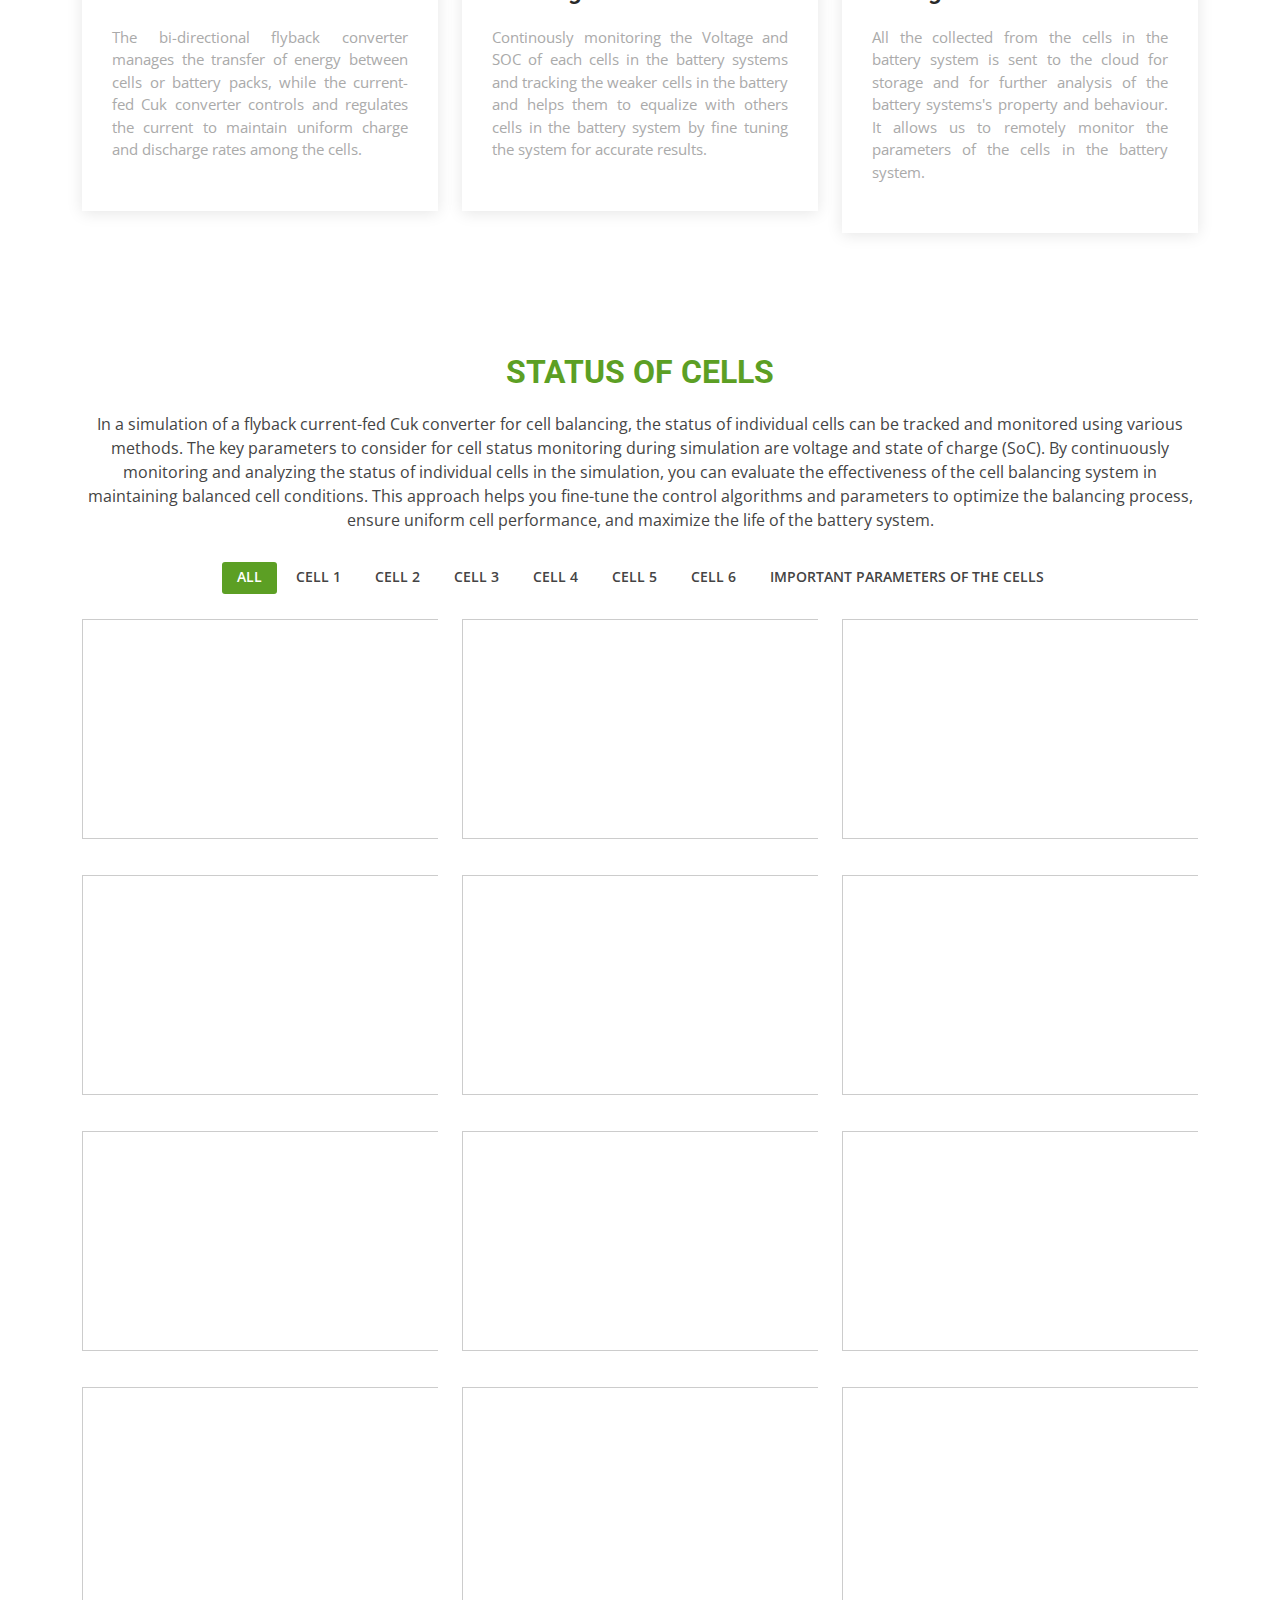
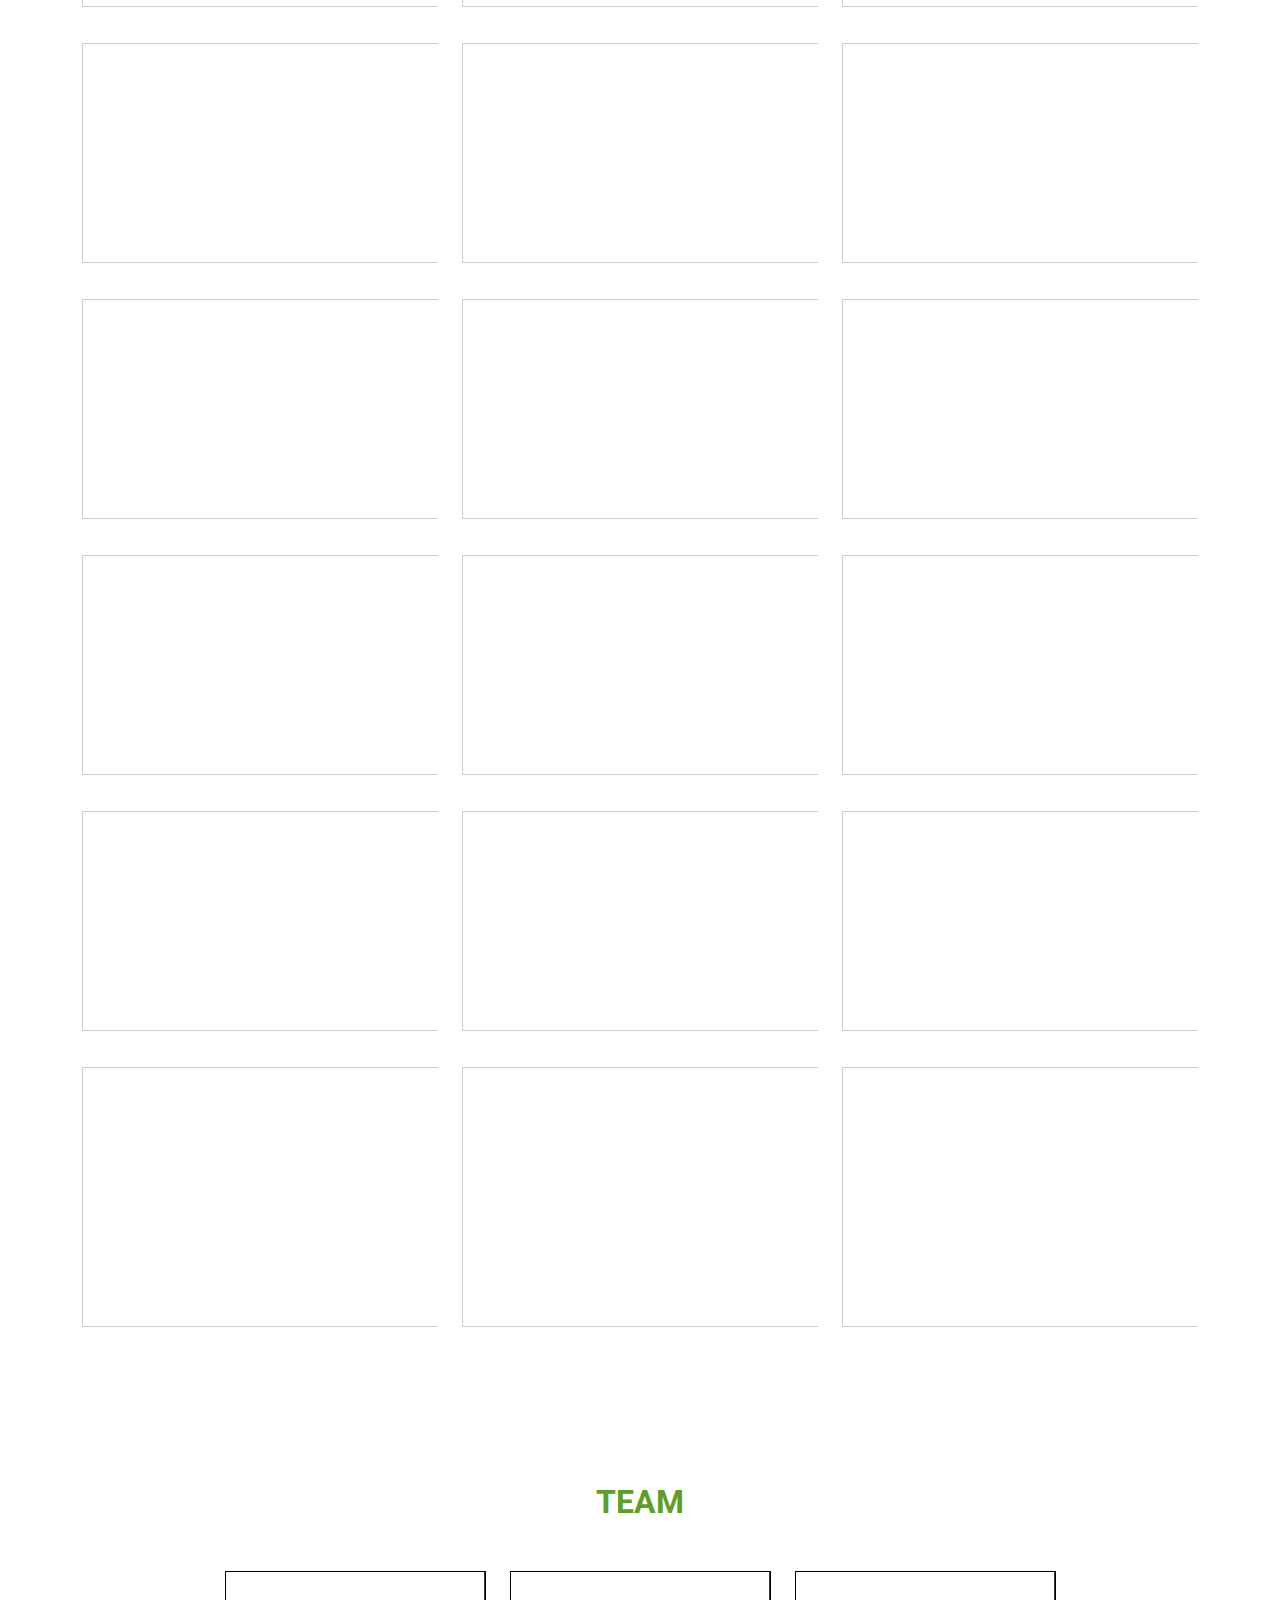
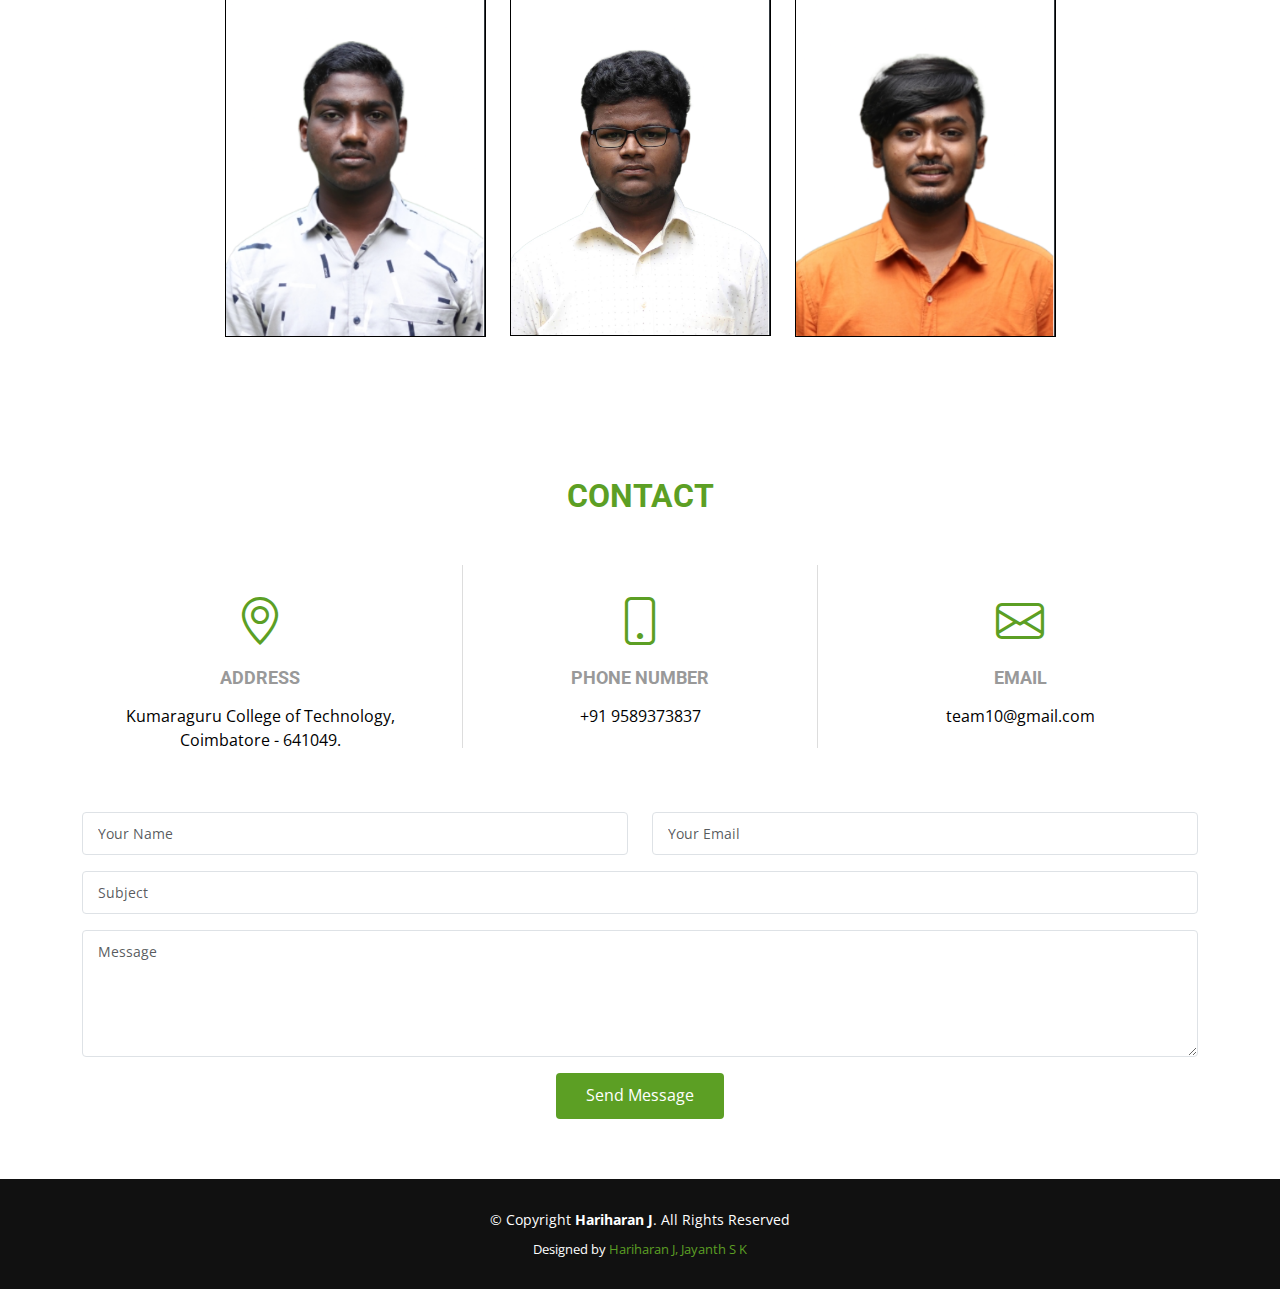
==== commit a907a60f: "Website 2.0" ====
--- a/index.html
+++ b/index.html
@@ -47,6 +47,8 @@
           <li class="dropdown"><a href="#portfolio"><span>Status of Cells</span> <i class="bi bi-chevron-down"></i></a>
             <ul>
               <li class="dropdown"><a href="#portfolio"><span>Status of each Cells</span></a>
+              </li>
+              <li class="dropdown"><a href="#portfolio"><span>Important the cells</span></a>
               </li>
               <li class="dropdown"><a href="#portfolio"><span>Status of Cells</span> <i class="bi bi-chevron-down"></i></a>
                 <ul>
@@ -368,6 +370,7 @@
               <li data-filter=".cell-4">Cell 4</li>
               <li data-filter=".cell-5">Cell 5</li>
               <li data-filter=".cell-6">Cell 6</li>
+              <li data-filter=".times">Important parameters of the cells</li>
             </ul>
           </div>
         </div>
@@ -376,7 +379,7 @@
 
           <div class="col-lg-4 col-md-6 portfolio-item cell-1">
             <div class="portfolio-wrap">
-              <iframe width="450" height="260" style="border: 1px solid #cccccc;" src="https://thingspeak.com/channels/2295970/charts/1?bgcolor=%23ffffff&color=%23d62020&dynamic=true&results=60&title=Cell+1+Voltage&type=line&xaxis=Time"></iframe>
+              <iframe width="450" height="220" style="border: 1px solid #cccccc;" src="https://thingspeak.com/channels/2295970/charts/1?bgcolor=%23ffffff&color=%23d62020&dynamic=true&results=60&title=Cell+1+Voltage&type=line&xaxis=Time"></iframe>
               <div class="portfolio-info">
                 <h4>Cell 1</h4>
                 <p>Voltage</p>
@@ -386,7 +389,7 @@
 
           <div class="col-lg-4 col-md-6 portfolio-item cell-1">
             <div class="portfolio-wrap">
-              <iframe width="450" height="260" style="border: 1px solid #cccccc;" src="https://thingspeak.com/channels/2295973/charts/1?bgcolor=%23ffffff&color=%23d62020&dynamic=true&results=60&title=Cell+1+SOC&type=line&xaxis=Time"></iframe>
+              <iframe width="450" height="220" style="border: 1px solid #cccccc;" src="https://thingspeak.com/channels/2295973/charts/1?bgcolor=%23ffffff&color=%23d62020&dynamic=true&results=60&title=Cell+1+SOC&type=line&xaxis=Time"></iframe>
               <div class="portfolio-info">
                 <h4>Cell 1</h4>
                 <p>State of Charge</p>
@@ -396,7 +399,7 @@
 
           <div class="col-lg-4 col-md-6 portfolio-item cell-1">
             <div class="portfolio-wrap">
-              <iframe width="450" height="260" style="border: 1px solid #cccccc;" src="https://thingspeak.com/channels/2310566/charts/1?bgcolor=%23ffffff&color=%23d62020&dynamic=true&results=60&title=Cell+1+Tempature&type=line&xaxis=Time"></iframe>
+              <iframe width="450" height="220" style="border: 1px solid #cccccc;" src="https://thingspeak.com/channels/2310566/charts/1?bgcolor=%23ffffff&color=%23d62020&dynamic=true&results=60&title=Cell+1+Tempature&type=line&xaxis=Time"></iframe>
               <div class="portfolio-info">
                 <h4>Cell 1</h4>
                 <p>Temperature</p>
@@ -406,7 +409,7 @@
 
           <div class="col-lg-4 col-md-6 portfolio-item cell-1">
             <div class="portfolio-wrap">
-              <iframe width="450" height="260" style="border: 1px solid #cccccc;" src="https://thingspeak.com/channels/2310585/charts/1?bgcolor=%23ffffff&color=%23d62020&dynamic=true&results=60&title=Cell+1+SOH&type=line&xaxis=Time&yaxis=State+of+Health"></iframe>
+              <iframe width="450" height="220" style="border: 1px solid #cccccc;" src="https://thingspeak.com/channels/2310585/charts/1?bgcolor=%23ffffff&color=%23d62020&dynamic=true&results=60&title=Cell+1+SOH&type=line&xaxis=Time&yaxis=State+of+Health"></iframe>
               <div class="portfolio-info">
                 <h4>Cell 1</h4>
                 <p>State of Health</p>
@@ -416,7 +419,7 @@
 
           <div class="col-lg-4 col-md-6 portfolio-item cell-2">
             <div class="portfolio-wrap">
-              <iframe width="450" height="260" style="border: 1px solid #cccccc;" src="https://thingspeak.com/channels/2295970/charts/2?bgcolor=%23ffffff&color=%23d62020&dynamic=true&results=60&title=Cell+2+Voltage&type=line&xaxis=Time"></iframe>
+              <iframe width="450" height="220" style="border: 1px solid #cccccc;" src="https://thingspeak.com/channels/2295970/charts/2?bgcolor=%23ffffff&color=%23d62020&dynamic=true&results=60&title=Cell+2+Voltage&type=line&xaxis=Time"></iframe>
               <div class="portfolio-info">
                 <h4>Cell 2</h4>
                 <p>Voltage</p>
@@ -426,7 +429,7 @@
 
           <div class="col-lg-4 col-md-6 portfolio-item cell-2">
             <div class="portfolio-wrap">
-              <iframe width="450" height="260" style="border: 1px solid #cccccc;" src="https://thingspeak.com/channels/2295973/charts/2?bgcolor=%23ffffff&color=%23d62020&dynamic=true&results=60&title=Cell+2+SOC&type=line&xaxis=Time"></iframe>
+              <iframe width="450" height="220" style="border: 1px solid #cccccc;" src="https://thingspeak.com/channels/2295973/charts/2?bgcolor=%23ffffff&color=%23d62020&dynamic=true&results=60&title=Cell+2+SOC&type=line&xaxis=Time"></iframe>
               <div class="portfolio-info">
                 <h4>Cell 2</h4>
                 <p>State of Charge</p>
@@ -436,7 +439,7 @@
 
           <div class="col-lg-4 col-md-6 portfolio-item cell-2">
             <div class="portfolio-wrap">
-              <iframe width="450" height="260" style="border: 1px solid #cccccc;" src="https://thingspeak.com/channels/2310566/charts/2?bgcolor=%23ffffff&color=%23d62020&dynamic=true&results=60&title=Cell+2+Tempature&type=line&xaxis=Time"></iframe>
+              <iframe width="450" height="220" style="border: 1px solid #cccccc;" src="https://thingspeak.com/channels/2310566/charts/2?bgcolor=%23ffffff&color=%23d62020&dynamic=true&results=60&title=Cell+2+Tempature&type=line&xaxis=Time"></iframe>
               <div class="portfolio-info">
                 <h4>Cell 2</h4>
                 <p>Temperature</p>
@@ -446,7 +449,7 @@
 
           <div class="col-lg-4 col-md-6 portfolio-item cell-2">
             <div class="portfolio-wrap">
-              <iframe width="450" height="260" style="border: 1px solid #cccccc;" src="https://thingspeak.com/channels/2310585/charts/2?bgcolor=%23ffffff&color=%23d62020&dynamic=true&results=60&title=Cell+2+SOH&type=line&xaxis=Time&yaxis=State+of+Health"></iframe>
+              <iframe width="450" height="220" style="border: 1px solid #cccccc;" src="https://thingspeak.com/channels/2310585/charts/2?bgcolor=%23ffffff&color=%23d62020&dynamic=true&results=60&title=Cell+2+SOH&type=line&xaxis=Time&yaxis=State+of+Health"></iframe>
               <div class="portfolio-info">
                 <h4>Cell 2</h4>
                 <p>State of Health</p>
@@ -456,7 +459,7 @@
 
           <div class="col-lg-4 col-md-6 portfolio-item cell-3">
             <div class="portfolio-wrap">
-              <iframe width="450" height="260" style="border: 1px solid #cccccc;" src="https://thingspeak.com/channels/2295970/charts/3?bgcolor=%23ffffff&color=%23d62020&dynamic=true&results=60&title=Cell+3+Voltage&type=line&xaxis=Time"></iframe>
+              <iframe width="450" height="220" style="border: 1px solid #cccccc;" src="https://thingspeak.com/channels/2295970/charts/3?bgcolor=%23ffffff&color=%23d62020&dynamic=true&results=60&title=Cell+3+Voltage&type=line&xaxis=Time"></iframe>
               <div class="portfolio-info">
                 <h4>Cell 3</h4>
                 <p>Voltage</p>
@@ -466,7 +469,7 @@
 
           <div class="col-lg-4 col-md-6 portfolio-item cell-3">
             <div class="portfolio-wrap">
-              <iframe width="450" height="260" style="border: 1px solid #cccccc;" src="https://thingspeak.com/channels/2295973/charts/3?bgcolor=%23ffffff&color=%23d62020&dynamic=true&results=60&title=Cell+3+SOC&type=line&xaxis=Time"></iframe>
+              <iframe width="450" height="220" style="border: 1px solid #cccccc;" src="https://thingspeak.com/channels/2295973/charts/3?bgcolor=%23ffffff&color=%23d62020&dynamic=true&results=60&title=Cell+3+SOC&type=line&xaxis=Time"></iframe>
               <div class="portfolio-info">
                 <h4>Cell 3</h4>
                 <p>State of Charge</p>
@@ -476,7 +479,7 @@
 
           <div class="col-lg-4 col-md-6 portfolio-item cell-3">
             <div class="portfolio-wrap">
-              <iframe width="450" height="260" style="border: 1px solid #cccccc;" src="https://thingspeak.com/channels/2310566/charts/3?bgcolor=%23ffffff&color=%23d62020&dynamic=true&results=60&title=Cell+3+Tempature&type=line&xaxis=Time"></iframe>
+              <iframe width="450" height="220" style="border: 1px solid #cccccc;" src="https://thingspeak.com/channels/2310566/charts/3?bgcolor=%23ffffff&color=%23d62020&dynamic=true&results=60&title=Cell+3+Tempature&type=line&xaxis=Time"></iframe>
               <div class="portfolio-info">
                 <h4>Cell 3</h4>
                 <p>Temperature</p>
@@ -486,7 +489,7 @@
 
           <div class="col-lg-4 col-md-6 portfolio-item cell-3">
             <div class="portfolio-wrap">
-              <iframe width="450" height="260" style="border: 1px solid #cccccc;" src="https://thingspeak.com/channels/2310585/charts/3?bgcolor=%23ffffff&color=%23d62020&dynamic=true&results=60&title=Cell+3+SOH&type=line&xaxis=Time&yaxis=State+of+Health"></iframe>
+              <iframe width="450" height="220" style="border: 1px solid #cccccc;" src="https://thingspeak.com/channels/2310585/charts/3?bgcolor=%23ffffff&color=%23d62020&dynamic=true&results=60&title=Cell+3+SOH&type=line&xaxis=Time&yaxis=State+of+Health"></iframe>
               <div class="portfolio-info">
                 <h4>Cell 3</h4>
                 <p>State of Health</p>
@@ -496,7 +499,7 @@
 
           <div class="col-lg-4 col-md-6 portfolio-item cell-4">
             <div class="portfolio-wrap">
-              <iframe width="450" height="260" style="border: 1px solid #cccccc;" src="https://thingspeak.com/channels/2295970/charts/4?bgcolor=%23ffffff&color=%23d62020&dynamic=true&results=60&title=Cell+4+Voltage&type=line&xaxis=Time"></iframe>
+              <iframe width="450" height="220" style="border: 1px solid #cccccc;" src="https://thingspeak.com/channels/2295970/charts/4?bgcolor=%23ffffff&color=%23d62020&dynamic=true&results=60&title=Cell+4+Voltage&type=line&xaxis=Time"></iframe>
               <div class="portfolio-info">
                 <h4>Cell 4</h4>
                 <p>Voltage</p>
@@ -506,7 +509,7 @@
 
           <div class="col-lg-4 col-md-6 portfolio-item cell-4">
             <div class="portfolio-wrap">
-              <iframe width="450" height="260" style="border: 1px solid #cccccc;" src="https://thingspeak.com/channels/2295973/charts/4?bgcolor=%23ffffff&color=%23d62020&dynamic=true&results=60&title=Cell+4+SOC&type=line&xaxis=Time"></iframe>
+              <iframe width="450" height="220" style="border: 1px solid #cccccc;" src="https://thingspeak.com/channels/2295973/charts/4?bgcolor=%23ffffff&color=%23d62020&dynamic=true&results=60&title=Cell+4+SOC&type=line&xaxis=Time"></iframe>
               <div class="portfolio-info">
                 <h4>Cell 4</h4>
                 <p>State of Charge</p>
@@ -516,7 +519,7 @@
 
           <div class="col-lg-4 col-md-6 portfolio-item cell-4">
             <div class="portfolio-wrap">
-              <iframe width="450" height="260" style="border: 1px solid #cccccc;" src="https://thingspeak.com/channels/2310566/charts/4?bgcolor=%23ffffff&color=%23d62020&dynamic=true&results=60&title=Cell+4+Tempature&type=line&xaxis=Time"></iframe>
+              <iframe width="450" height="220" style="border: 1px solid #cccccc;" src="https://thingspeak.com/channels/2310566/charts/4?bgcolor=%23ffffff&color=%23d62020&dynamic=true&results=60&title=Cell+4+Tempature&type=line&xaxis=Time"></iframe>
               <div class="portfolio-info">
                 <h4>Cell 4</h4>
                 <p>Tempature</p>
@@ -526,7 +529,7 @@
 
           <div class="col-lg-4 col-md-6 portfolio-item cell-4">
             <div class="portfolio-wrap">
-              <iframe width="450" height="260" style="border: 1px solid #cccccc;" src="https://thingspeak.com/channels/2310585/charts/4?bgcolor=%23ffffff&color=%23d62020&dynamic=true&results=60&title=Cell+4+SOH&type=line&xaxis=Time&yaxis=State+of+Health"></iframe>
+              <iframe width="450" height="220" style="border: 1px solid #cccccc;" src="https://thingspeak.com/channels/2310585/charts/4?bgcolor=%23ffffff&color=%23d62020&dynamic=true&results=60&title=Cell+4+SOH&type=line&xaxis=Time&yaxis=State+of+Health"></iframe>
               <div class="portfolio-info">
                 <h4>Cell 4</h4>
                 <p>State of Health</p>
@@ -536,7 +539,7 @@
 
           <div class="col-lg-4 col-md-6 portfolio-item cell-5">
             <div class="portfolio-wrap">
-              <iframe width="450" height="260" style="border: 1px solid #cccccc;" src="https://thingspeak.com/channels/2295970/charts/5?bgcolor=%23ffffff&color=%23d62020&dynamic=true&results=60&title=Cell+5+Voltage&type=line&xaxis=Time"></iframe>
+              <iframe width="450" height="220" style="border: 1px solid #cccccc;" src="https://thingspeak.com/channels/2295970/charts/5?bgcolor=%23ffffff&color=%23d62020&dynamic=true&results=60&title=Cell+5+Voltage&type=line&xaxis=Time"></iframe>
               <div class="portfolio-info">
                 <h4>Cell 5</h4>
                 <p>Voltage</p>
@@ -546,7 +549,7 @@
 
           <div class="col-lg-4 col-md-6 portfolio-item cell-5">
             <div class="portfolio-wrap">
-              <iframe width="450" height="260" style="border: 1px solid #cccccc;" src="https://thingspeak.com/channels/2295973/charts/5?bgcolor=%23ffffff&color=%23d62020&dynamic=true&results=60&title=Cell+5+SOC&type=line&xaxis=Time"></iframe>
+              <iframe width="450" height="220" style="border: 1px solid #cccccc;" src="https://thingspeak.com/channels/2295973/charts/5?bgcolor=%23ffffff&color=%23d62020&dynamic=true&results=60&title=Cell+5+SOC&type=line&xaxis=Time"></iframe>
               <div class="portfolio-info">
                 <h4>Cell 5</h4>
                 <p>State of Charge</p>
@@ -556,7 +559,7 @@
 
           <div class="col-lg-4 col-md-6 portfolio-item cell-5">
             <div class="portfolio-wrap">
-              <iframe width="450" height="260" style="border: 1px solid #cccccc;" src="https://thingspeak.com/channels/2310566/charts/5?bgcolor=%23ffffff&color=%23d62020&dynamic=true&results=60&title=Cell+5+Tempature&type=line&xaxis=Time"></iframe>
+              <iframe width="450" height="220" style="border: 1px solid #cccccc;" src="https://thingspeak.com/channels/2310566/charts/5?bgcolor=%23ffffff&color=%23d62020&dynamic=true&results=60&title=Cell+5+Tempature&type=line&xaxis=Time"></iframe>
               <div class="portfolio-info">
                 <h4>Cell 5</h4>
                 <p>Tempature</p>
@@ -566,7 +569,7 @@
 
           <div class="col-lg-4 col-md-6 portfolio-item cell-5">
             <div class="portfolio-wrap">
-              <iframe width="450" height="260" style="border: 1px solid #cccccc;" src="https://thingspeak.com/channels/2310585/charts/5?bgcolor=%23ffffff&color=%23d62020&dynamic=true&results=60&title=Cell+5+SOH&type=line&xaxis=Time&yaxis=State+of+Health"></iframe>
+              <iframe width="450" height="220" style="border: 1px solid #cccccc;" src="https://thingspeak.com/channels/2310585/charts/5?bgcolor=%23ffffff&color=%23d62020&dynamic=true&results=60&title=Cell+5+SOH&type=line&xaxis=Time&yaxis=State+of+Health"></iframe>
               <div class="portfolio-info">
                 <h4>Cell 5</h4>
                 <p>State of Health</p>
@@ -576,7 +579,7 @@
 
           <div class="col-lg-4 col-md-6 portfolio-item cell-6">
             <div class="portfolio-wrap">
-              <iframe width="450" height="260" style="border: 1px solid #cccccc;" src="https://thingspeak.com/channels/2295970/charts/6?bgcolor=%23ffffff&color=%23d62020&dynamic=true&results=60&title=Cell+6+Voltage&type=line&xaxis=Time"></iframe>
+              <iframe width="450" height="220" style="border: 1px solid #cccccc;" src="https://thingspeak.com/channels/2295970/charts/6?bgcolor=%23ffffff&color=%23d62020&dynamic=true&results=60&title=Cell+6+Voltage&type=line&xaxis=Time"></iframe>
               <div class="portfolio-info">
                 <h4>Cell 6</h4>
                 <p>Voltage</p>
@@ -586,7 +589,7 @@
 
           <div class="col-lg-4 col-md-6 portfolio-item cell-6">
             <div class="portfolio-wrap">
-              <iframe width="450" height="260" style="border: 1px solid #cccccc;" src="https://thingspeak.com/channels/2295973/charts/6?bgcolor=%23ffffff&color=%23d62020&dynamic=true&results=60&title=Cell+6+SOC&type=line&xaxis=Time"></iframe>
+              <iframe width="450" height="220" style="border: 1px solid #cccccc;" src="https://thingspeak.com/channels/2295973/charts/6?bgcolor=%23ffffff&color=%23d62020&dynamic=true&results=60&title=Cell+6+SOC&type=line&xaxis=Time"></iframe>
               <div class="portfolio-info">
                 <h4>Cell 6</h4>
                 <p>State of Charge</p>
@@ -596,7 +599,7 @@
 
           <div class="col-lg-4 col-md-6 portfolio-item cell-6">
             <div class="portfolio-wrap">
-              <iframe width="450" height="260" style="border: 1px solid #cccccc;" src="https://thingspeak.com/channels/2310566/charts/6?bgcolor=%23ffffff&color=%23d62020&dynamic=true&results=60&title=Cell+6+Tempature&type=line&xaxis=Time"></iframe>
+              <iframe width="450" height="220" style="border: 1px solid #cccccc;" src="https://thingspeak.com/channels/2310566/charts/6?bgcolor=%23ffffff&color=%23d62020&dynamic=true&results=60&title=Cell+6+Tempature&type=line&xaxis=Time"></iframe>
               <div class="portfolio-info">
                 <h4>Cell 6</h4>
                 <p>Temperature</p>
@@ -606,7 +609,7 @@
 
           <div class="col-lg-4 col-md-6 portfolio-item cell-6">
             <div class="portfolio-wrap">
-              <iframe width="450" height="260" style="border: 1px solid #cccccc;" src="https://thingspeak.com/channels/2310585/charts/6?bgcolor=%23ffffff&color=%23d62020&dynamic=true&results=60&title=Cell+6+SOH&type=line&xaxis=Time&yaxis=State+of+Health"></iframe>
+              <iframe width="450" height="220" style="border: 1px solid #cccccc;" src="https://thingspeak.com/channels/2310585/charts/6?bgcolor=%23ffffff&color=%23d62020&dynamic=true&results=60&title=Cell+6+SOH&type=line&xaxis=Time&yaxis=State+of+Health"></iframe>
               <div class="portfolio-info">
                 <h4>Cell 6</h4>
                 <p>State of Health</p>
@@ -614,7 +617,35 @@
             </div>
           </div>
 
-          
+          <div class="col-lg-4 col-md-6 portfolio-item times">
+            <div class="portfolio-wrap">
+              <iframe width="450" height="260" style="border: 1px solid #cccccc;" src="https://thingspeak.com/channels/2407915/widgets/789552"></iframe>
+              <div class="portfolio-info">
+                <h4>Overall Cells</h4>
+                <p>Expected time to balance the cells</p>
+              </div>
+            </div>
+          </div>
+
+          <div class="col-lg-4 col-md-6 portfolio-item times">
+            <div class="portfolio-wrap">
+              <iframe width="450" height="260" style="border: 1px solid #cccccc;" src="https://thingspeak.com/channels/2295973/widgets/789476"></iframe>
+              <div class="portfolio-info">
+                <h4>Overall Cells</h4>
+                <p>Overall temperature of the cells</p>
+              </div>
+            </div>
+          </div>
+
+          <div class="col-lg-4 col-md-6 portfolio-item times">
+            <div class="portfolio-wrap">
+              <iframe width="450" height="260" style="border: 1px solid #cccccc;" src="https://thingspeak.com/channels/2295973/widgets/789512"></iframe>
+              <div class="portfolio-info">
+                <h4>Overall Cells</h4>
+                <p>Overall SOH percentage of the cells</p>
+              </div>
+            </div>
+          </div>
 
         </div>
 
@@ -711,7 +742,7 @@
             <div class="contact-phone">
               <i class="bi bi-phone"></i>
               <h3>Phone Number</h3>
-              <p><a href="tel:+155895548855">+91 123456789</a></p>
+              <p><a href="tel:+155895548855">+91 9589373837</a></p>
             </div>
           </div>
 
@@ -719,7 +750,7 @@
             <div class="contact-email">
               <i class="bi bi-envelope"></i>
               <h3>Email</h3>
-              <p><a href="mailto:info@gmail.com">infotechy@gmail.com</a></p>
+              <p><a href="mailto:info@gmail.com">team10@gmail.com</a></p>
             </div>
           </div>
 
--- a/assets/css/style.css
+++ b/assets/css/style.css
@@ -960,7 +960,7 @@
   position: relative;
   overflow: hidden;
   z-index: 1;
-  background: rgba(42, 42, 42, 0.7);
+  /*background: rgba(42, 42, 42, 0.7);*/   /*To give black border on bottom uncomment this*/
 }
 
 .portfolio .portfolio-wrap::before {
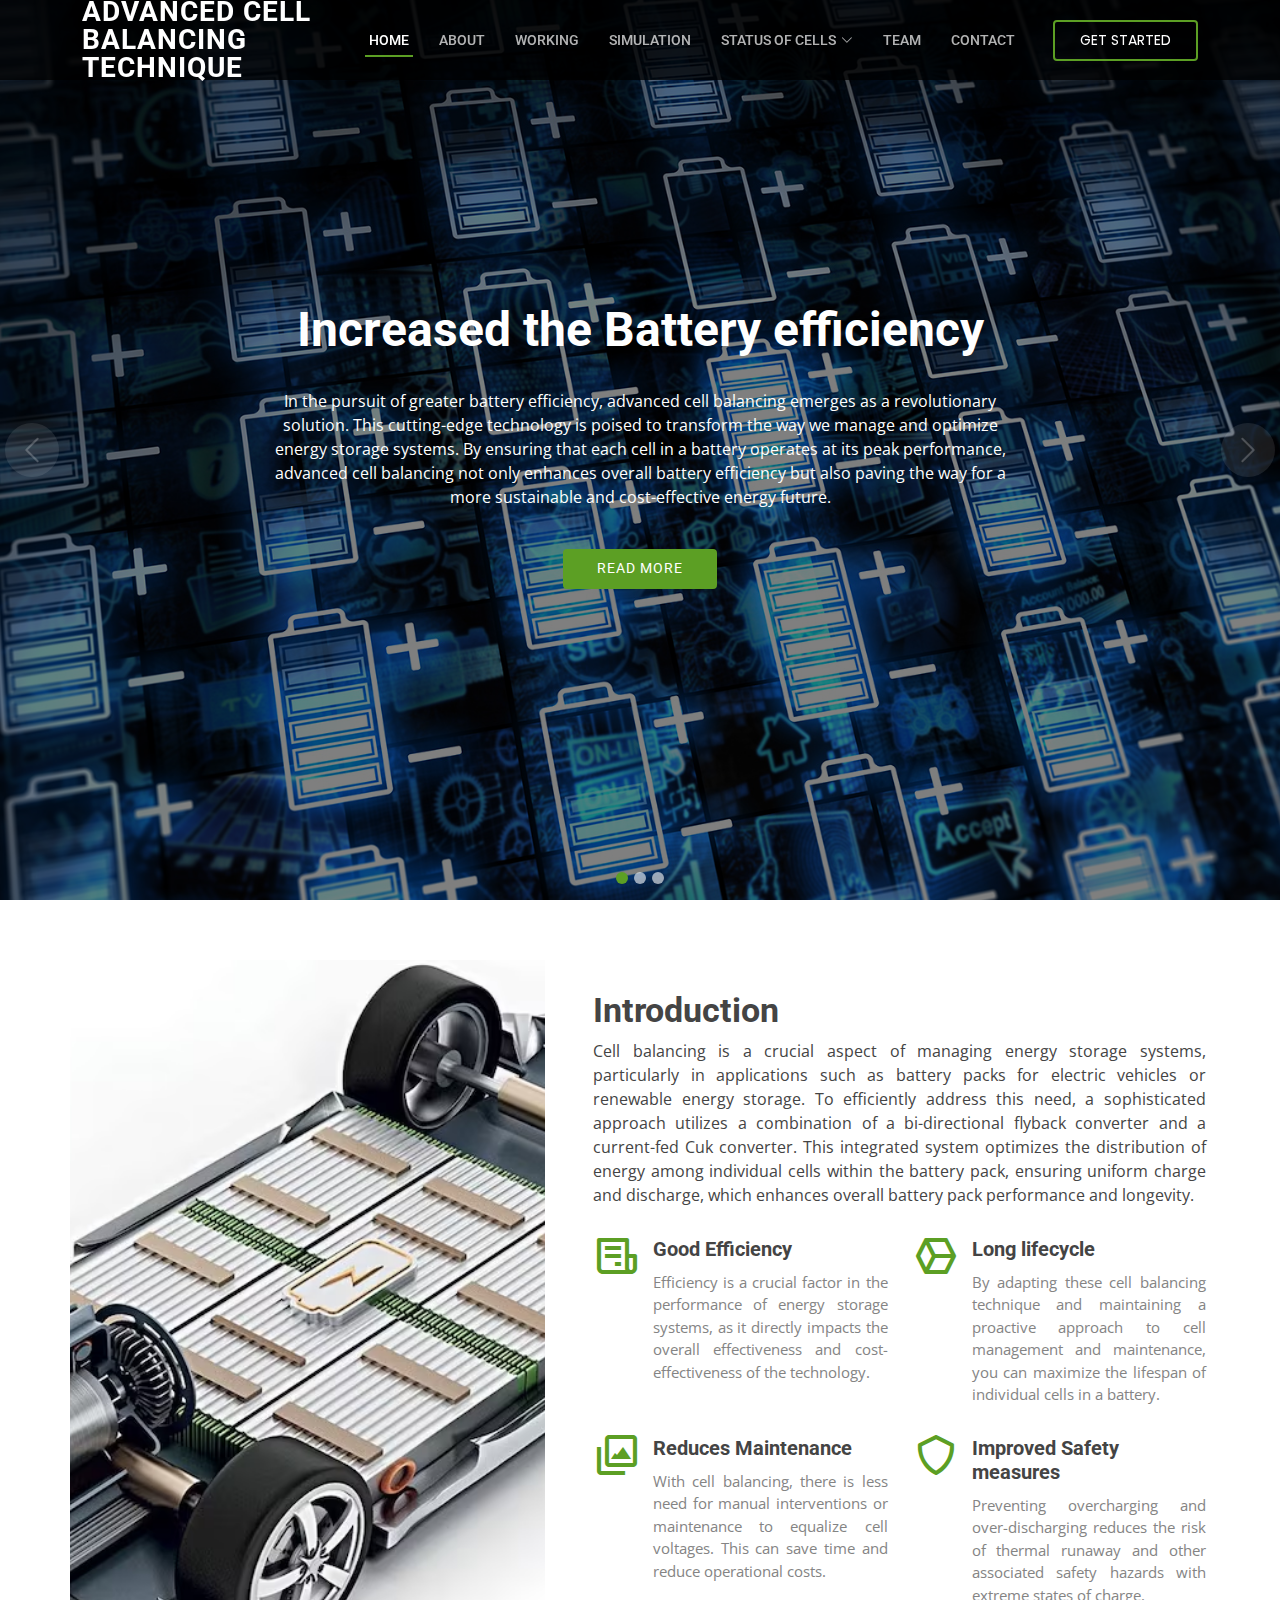
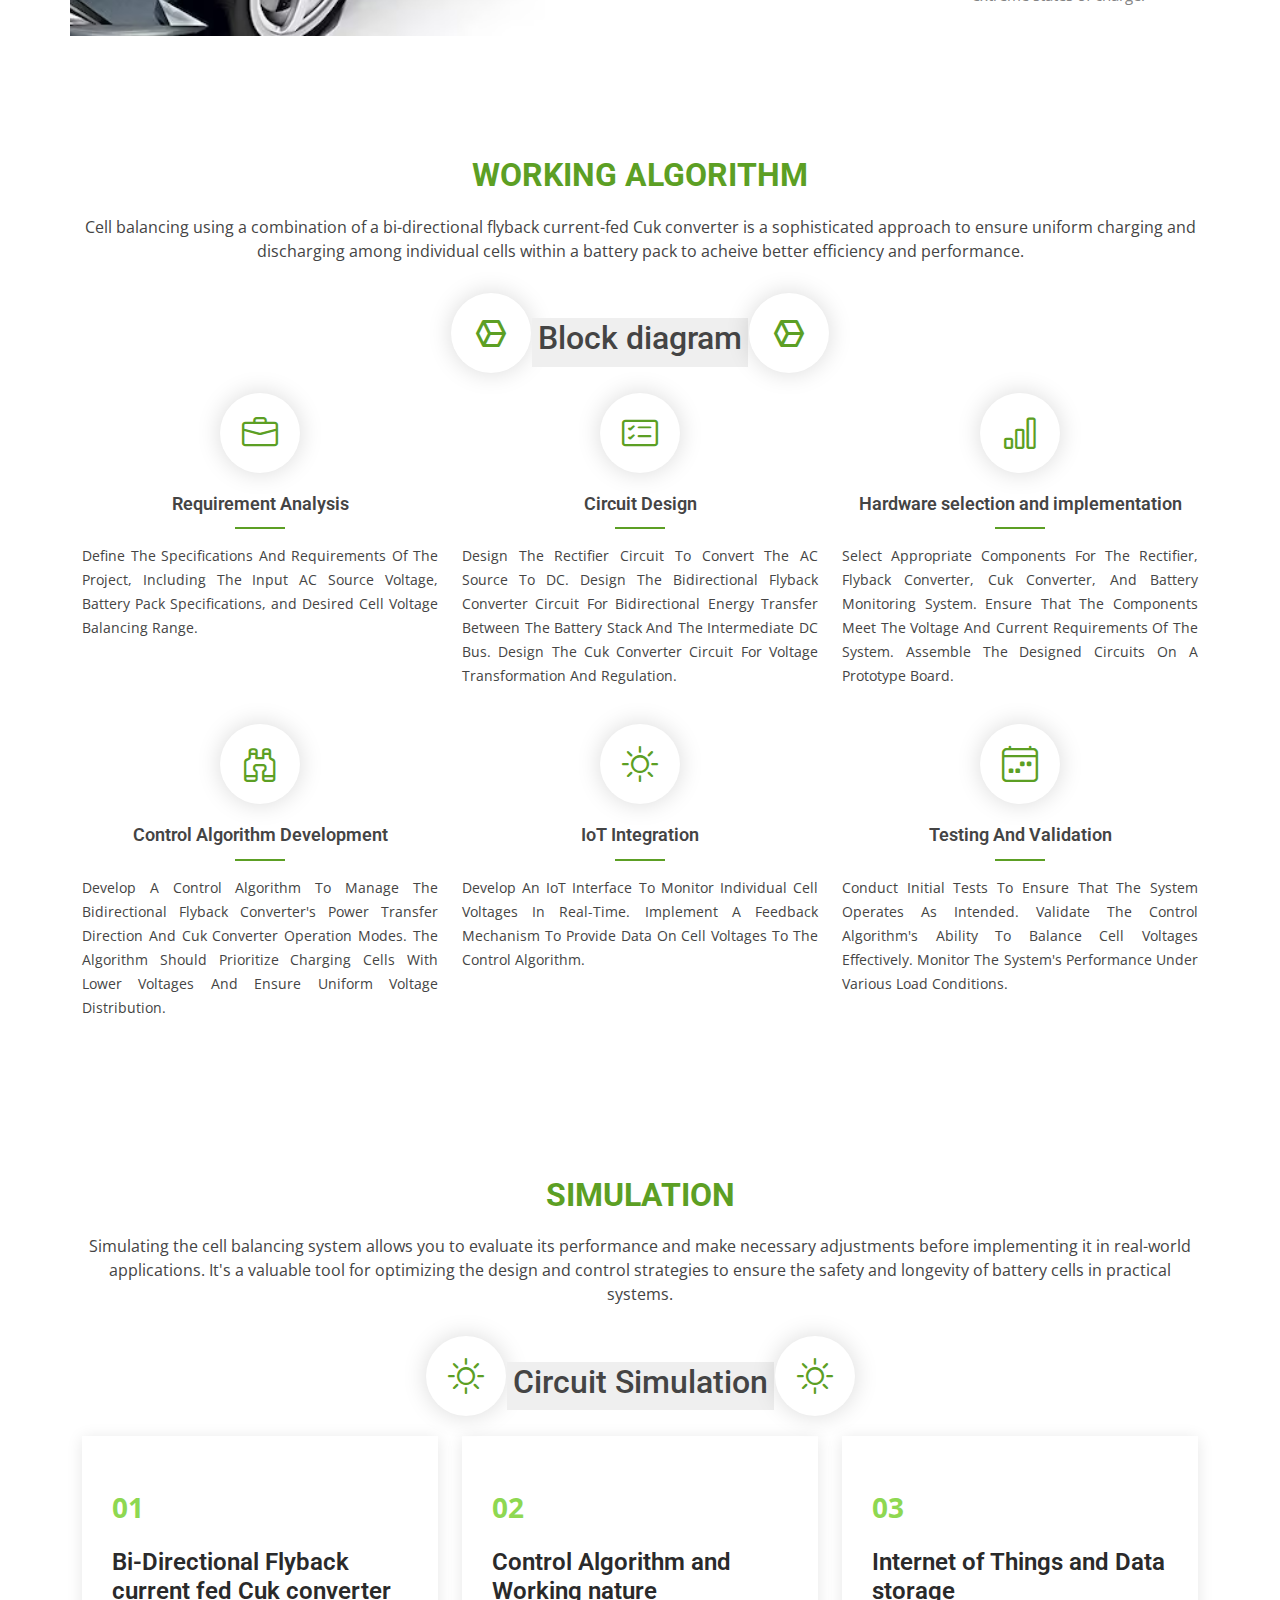
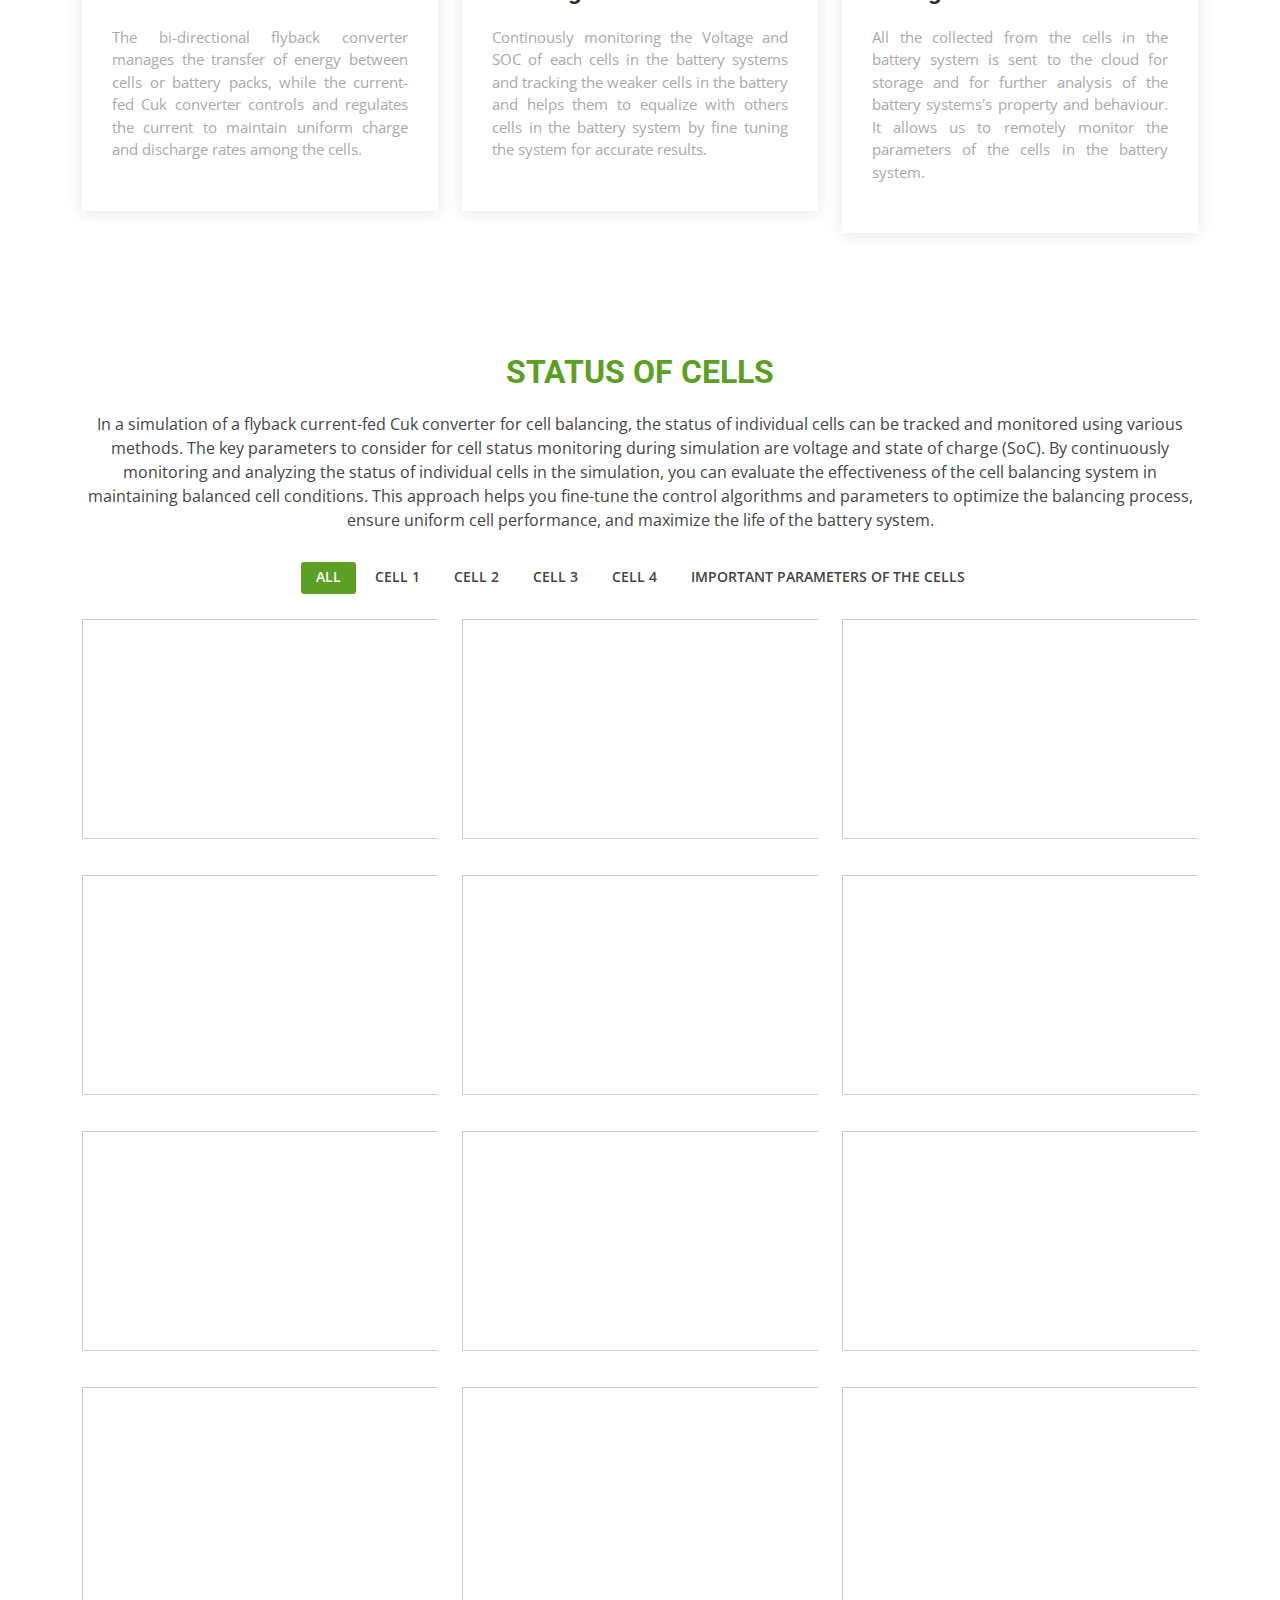
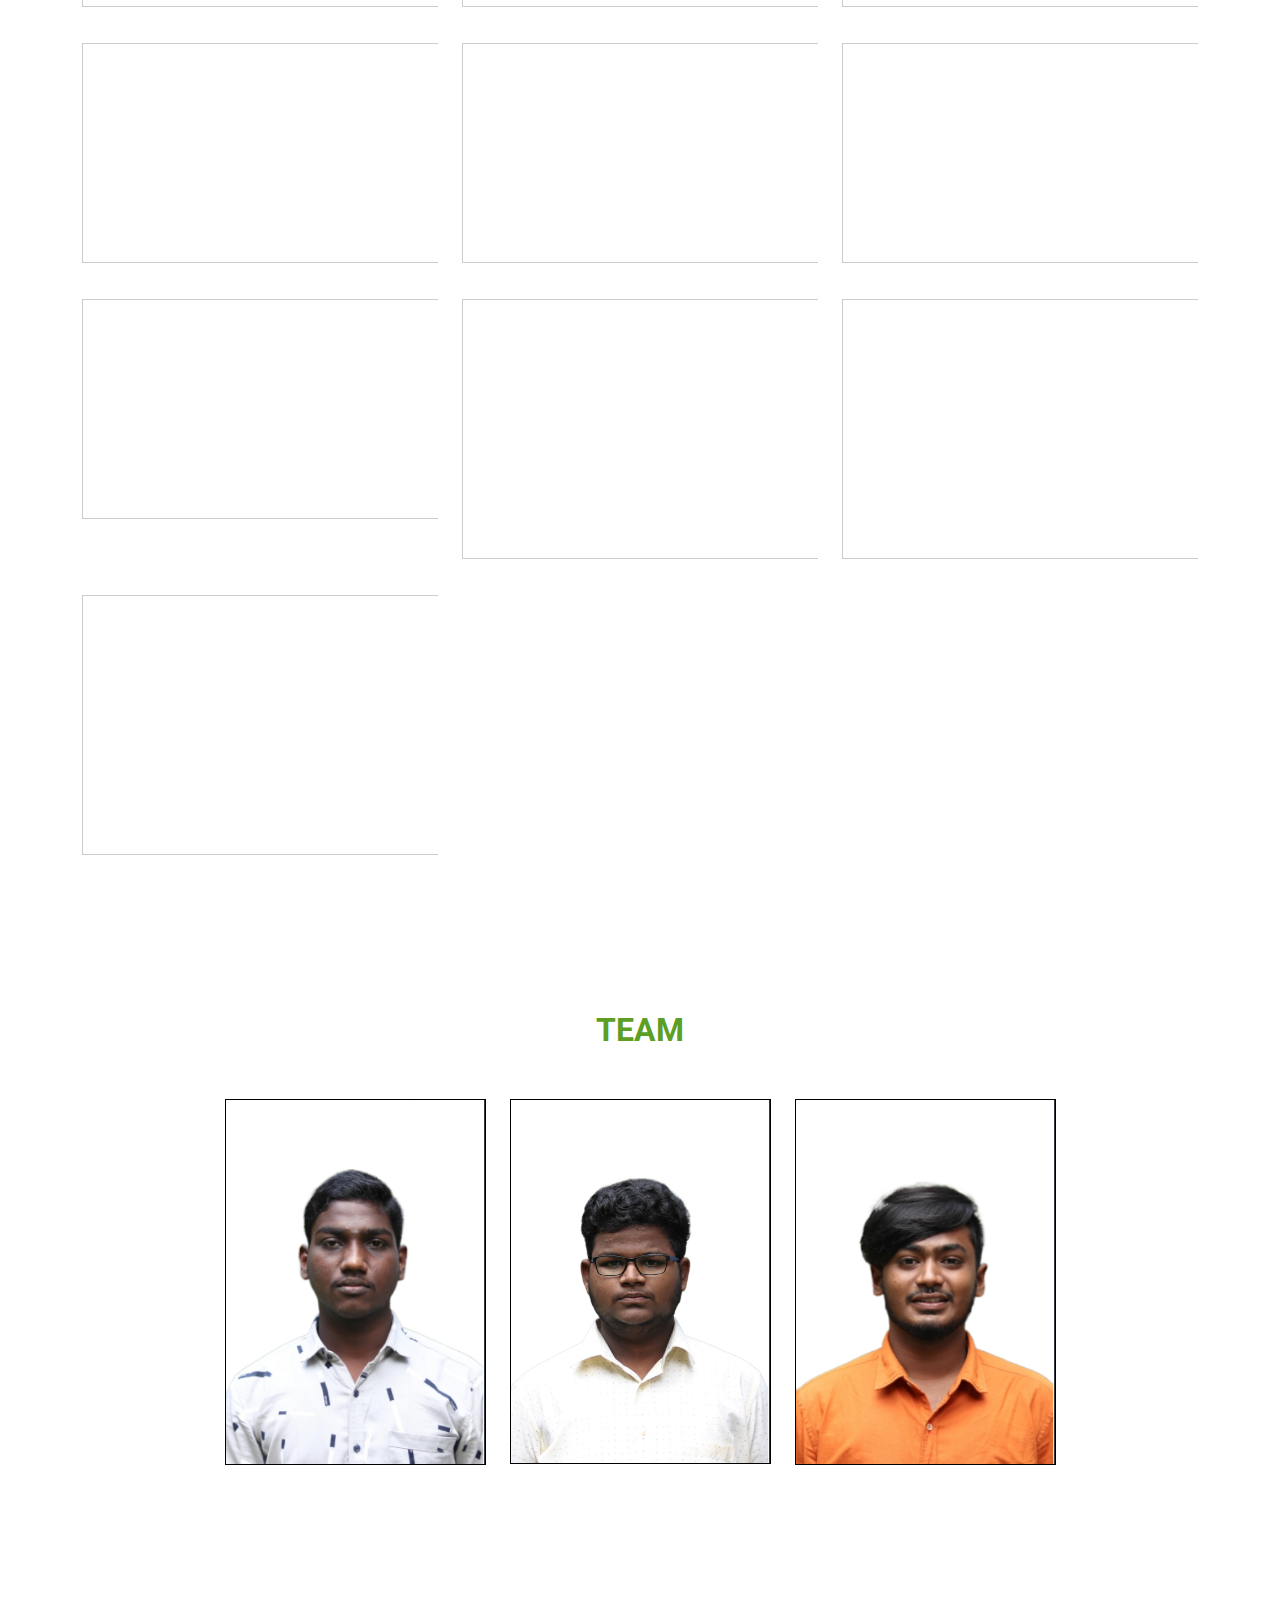
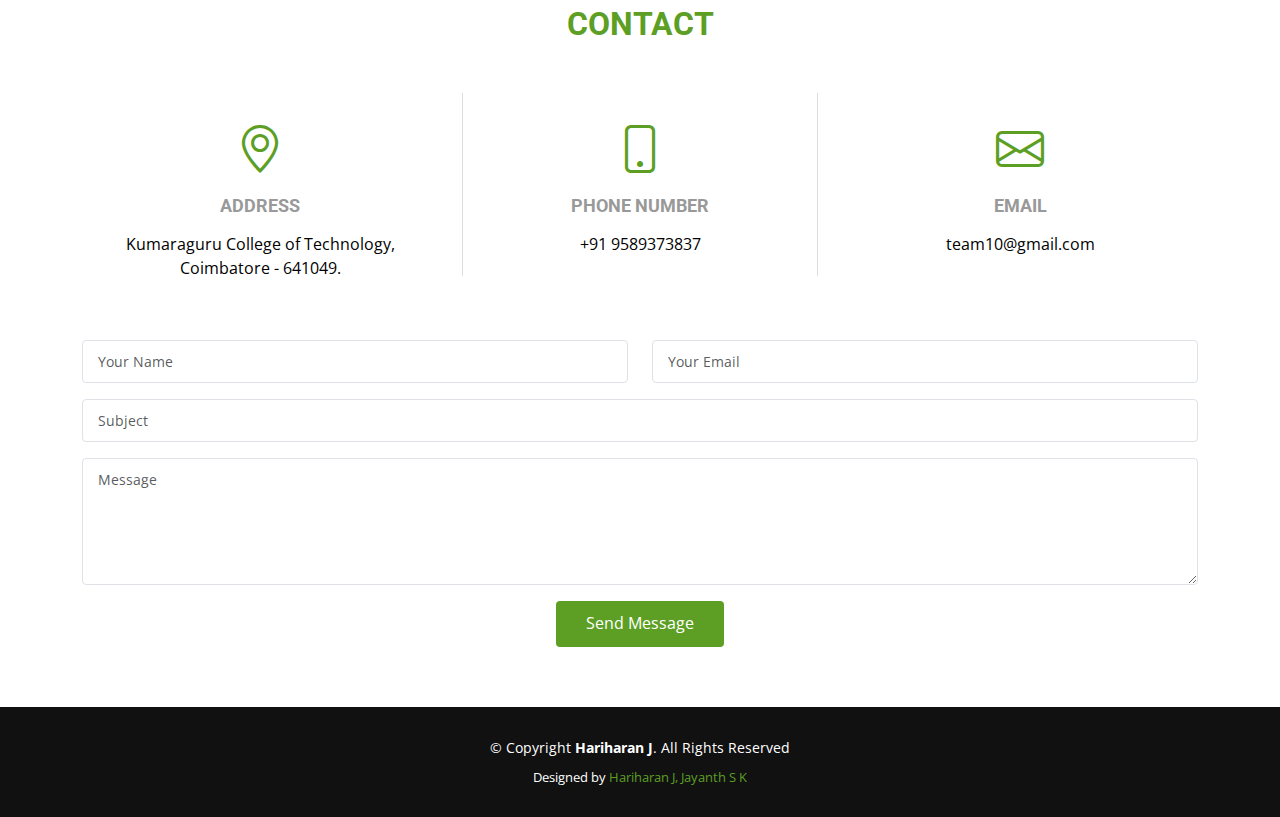
==== commit af25fd9f: "Update index.html" ====
--- a/index.html
+++ b/index.html
@@ -368,8 +368,8 @@
               <li data-filter=".cell-2">Cell 2</li>
               <li data-filter=".cell-3">Cell 3</li>
               <li data-filter=".cell-4">Cell 4</li>
-              <li data-filter=".cell-5">Cell 5</li>
-              <li data-filter=".cell-6">Cell 6</li>
+              <!-- <li data-filter=".cell-5">Cell 5</li>
+              <li data-filter=".cell-6">Cell 6</li> -->
               <li data-filter=".times">Important parameters of the cells</li>
             </ul>
           </div>
@@ -537,7 +537,7 @@
             </div>
           </div>
 
-          <div class="col-lg-4 col-md-6 portfolio-item cell-5">
+          <!-- <div class="col-lg-4 col-md-6 portfolio-item cell-5">
             <div class="portfolio-wrap">
               <iframe width="450" height="220" style="border: 1px solid #cccccc;" src="https://thingspeak.com/channels/2295970/charts/5?bgcolor=%23ffffff&color=%23d62020&dynamic=true&results=60&title=Cell+5+Voltage&type=line&xaxis=Time"></iframe>
               <div class="portfolio-info">
@@ -615,7 +615,7 @@
                 <p>State of Health</p>
               </div>
             </div>
-          </div>
+          </div> -->
 
           <div class="col-lg-4 col-md-6 portfolio-item times">
             <div class="portfolio-wrap">
@@ -632,17 +632,37 @@
               <iframe width="450" height="260" style="border: 1px solid #cccccc;" src="https://thingspeak.com/channels/2295973/widgets/789476"></iframe>
               <div class="portfolio-info">
                 <h4>Overall Cells</h4>
-                <p>Overall temperature of the cells</p>
+                <p>Temperature of the battery</p>
+              </div>
+            </div>
+          </div>
+
+          <!-- <div class="col-lg-4 col-md-6 portfolio-item times">
+            <div class="portfolio-wrap">
+              <iframe width="450" height="260" style="border: 1px solid #cccccc;" src="https://thingspeak.com/channels/2407915/widgets/812349"></iframe>
+              <div class="portfolio-info">
+                <h4>Overall Cells</h4>
+                <p>Voltage of the battery</p>
               </div>
             </div>
           </div>
 
           <div class="col-lg-4 col-md-6 portfolio-item times">
             <div class="portfolio-wrap">
+              <iframe width="450" height="260" style="border: 1px solid #cccccc;" src="https://thingspeak.com/channels/2407915/widgets/812348"></iframe>
+              <div class="portfolio-info">
+                <h4>Overall Cells</h4>
+                <p>SOC percentage of the battery</p>
+              </div>
+            </div>
+          </div> -->
+
+          <div class="col-lg-4 col-md-6 portfolio-item times">
+            <div class="portfolio-wrap">
               <iframe width="450" height="260" style="border: 1px solid #cccccc;" src="https://thingspeak.com/channels/2295973/widgets/789512"></iframe>
               <div class="portfolio-info">
                 <h4>Overall Cells</h4>
-                <p>Overall SOH percentage of the cells</p>
+                <p>SOH percentage of the battery</p>
               </div>
             </div>
           </div>
@@ -813,4 +833,4 @@
 
 </body>
 
-</html>+</html>
